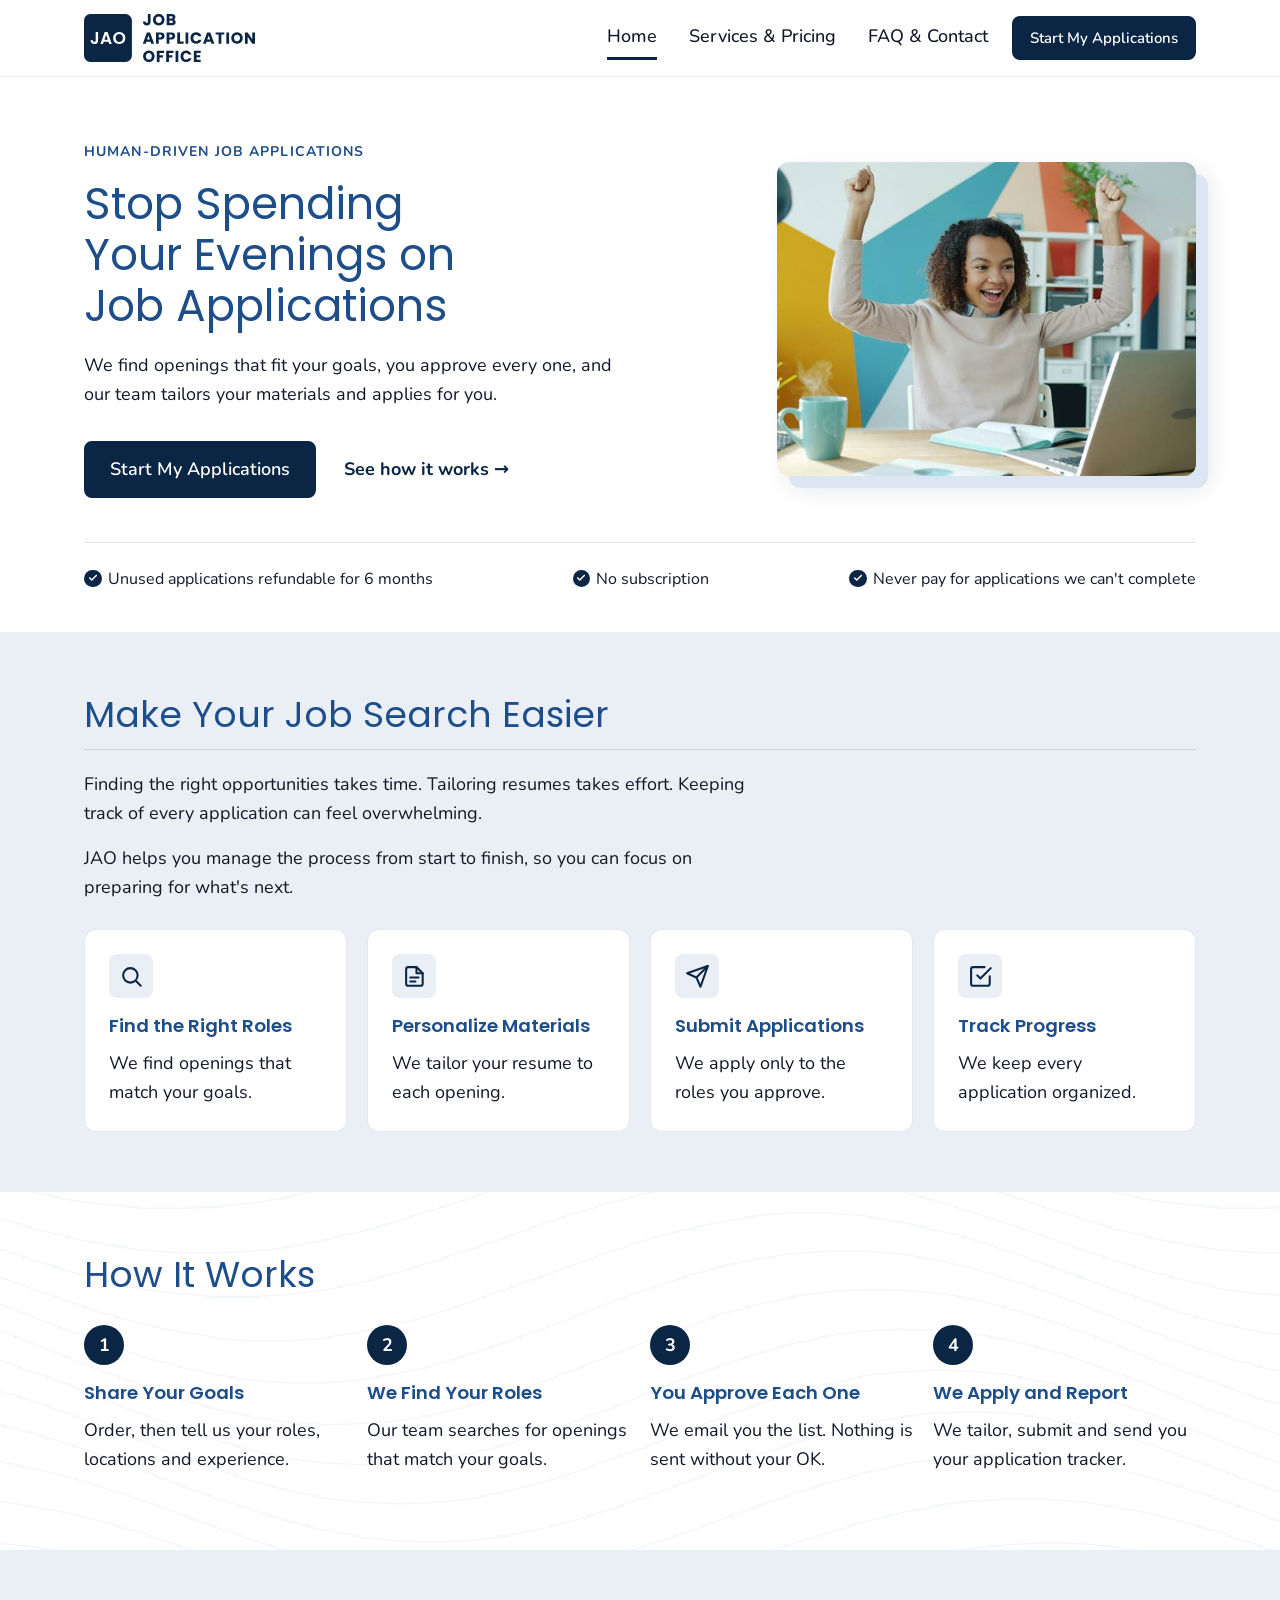
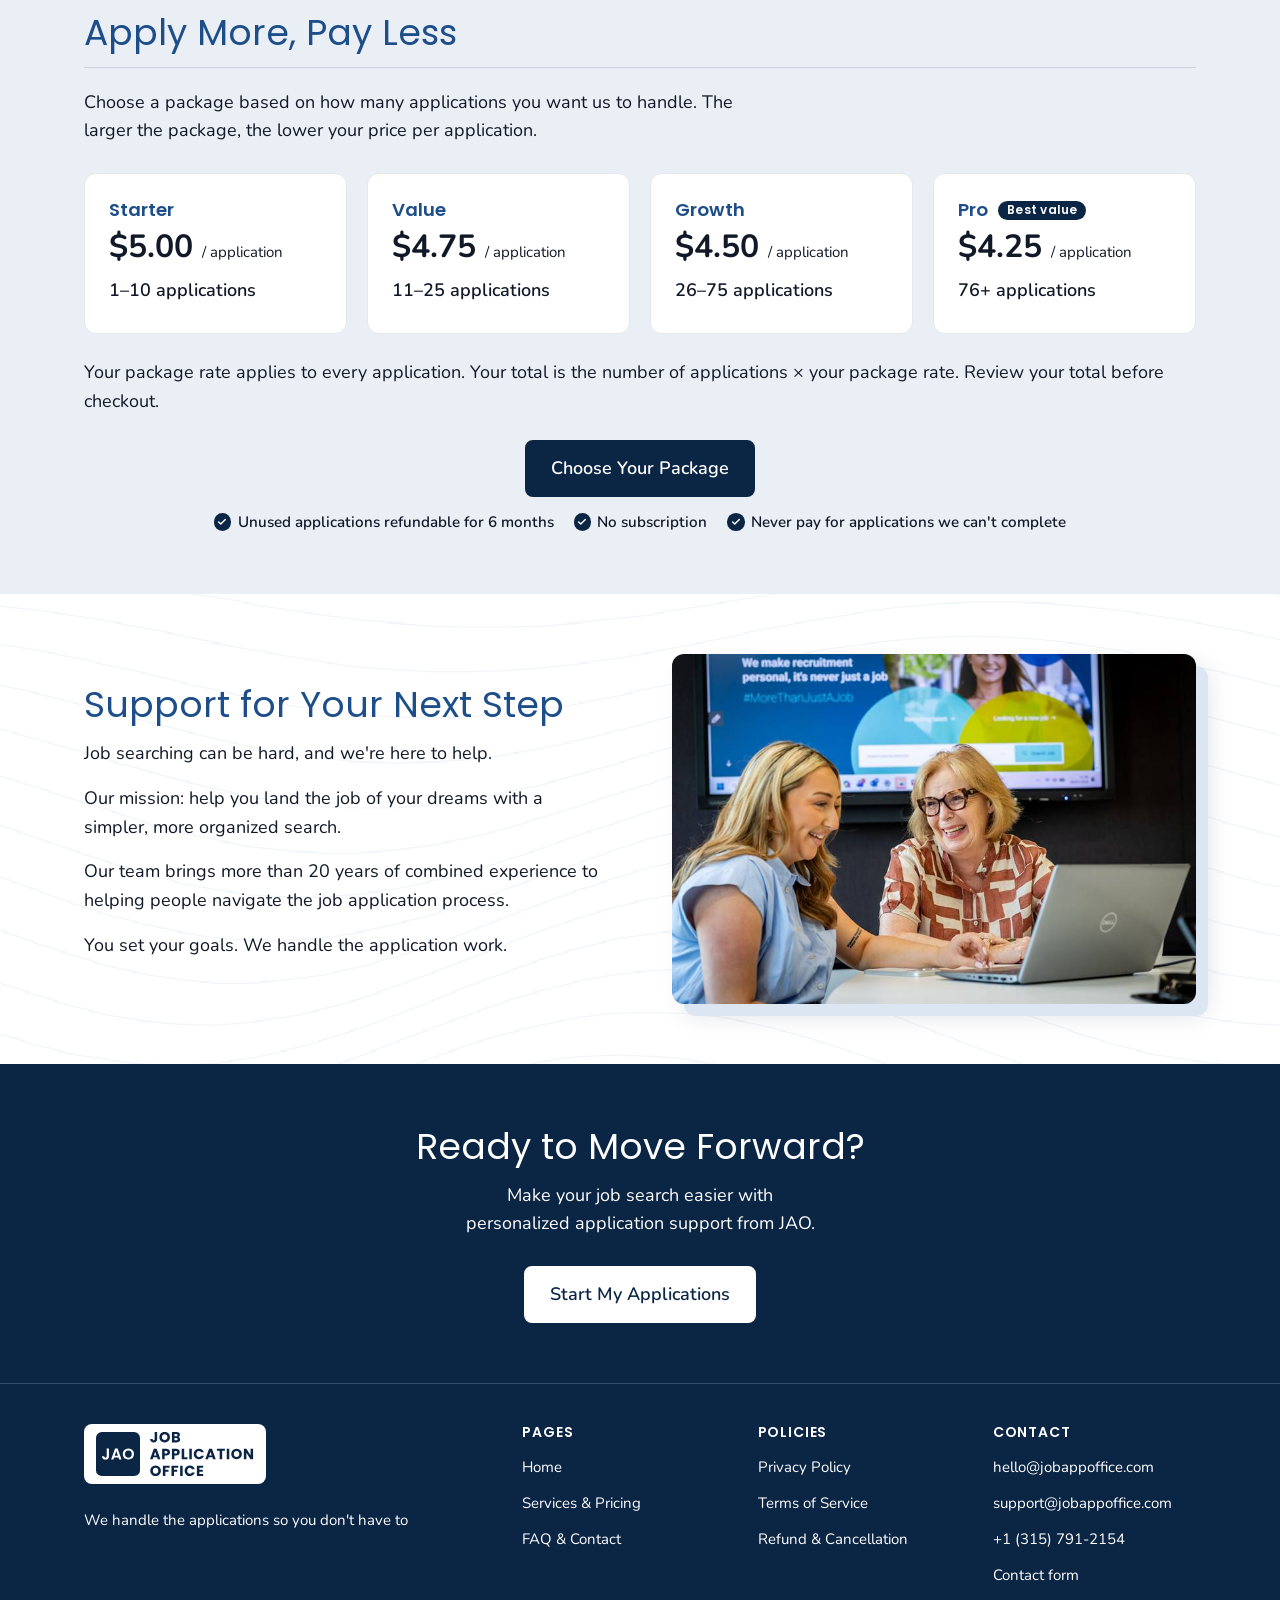
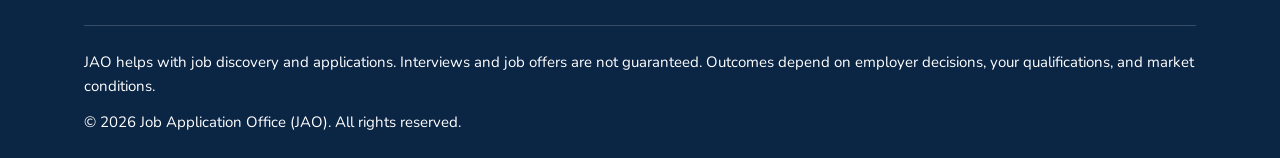
==== index.html @ 3676e2a8 "Onboarding: job-search Gmail with forwarding to intake address; common application questions (answer" ====
<!DOCTYPE html>
<html lang="en">
<head>
  <meta charset="utf-8">
  <meta name="viewport" content="width=device-width, initial-scale=1">
  <title>Job Application Office (JAO) | Application Services Made Easy</title>
  <meta name="description" content="Make your job search easier with Job Application Office (JAO). We find suitable roles, tailor your resume, submit applications and track your progress.">
  <!-- ===== SEARCH & SOCIAL SHARING ===== -->
  <link rel="canonical" href="https://jobappoffice.com/">
  <meta property="og:type" content="website">
  <meta property="og:site_name" content="Job Application Office (JAO)">
  <meta property="og:title" content="Job Application Office (JAO) | Application Services Made Easy">
  <meta property="og:description" content="Make your job search easier with Job Application Office (JAO). We find suitable roles, tailor your resume, submit applications and track your progress.">
  <meta property="og:url" content="https://jobappoffice.com/">
  <meta property="og:image" content="https://jobappoffice.com/assets/img/social-share.jpg">
  <meta property="og:image:width" content="1200">
  <meta property="og:image:height" content="630">
  <meta property="og:image:alt" content="A smiling young woman celebrates at her desk in front of a laptop.">
  <meta name="twitter:card" content="summary_large_image">
  <link rel="icon" href="assets/img/favicon.svg?v=2" type="image/svg+xml">
  <link rel="preload" href="assets/fonts/nunito.woff2" as="font" type="font/woff2" crossorigin>
  <link rel="preload" href="assets/fonts/poppins-400.woff2" as="font" type="font/woff2" crossorigin>
  <link rel="stylesheet" href="css/styles.css?v=17">

  <!-- ===== BUSINESS DETAILS FOR SEARCH ENGINES (structured data) =====
       JAO is listed as an online business, so there is no address, phone or hours.
       When you have them, they can be added here — see EDITING-GUIDE.md. -->
  <script type="application/ld+json">
  {
    "@context": "https://schema.org",
    "@type": "Organization",
    "name": "Job Application Office",
    "alternateName": "JAO",
    "slogan": "We handle the applications so you don't have to.",
    "description": "Job Application Office (JAO) is a job application service that finds suitable job openings, personalizes resumes and application materials, submits applications, and tracks progress for job seekers.",
    "url": "https://jobappoffice.com/",
    "telephone": "+1-315-791-2154",
    "logo": "https://jobappoffice.com/assets/img/jao-logo.svg?v=2",
    "image": "https://jobappoffice.com/assets/img/social-share.jpg",
    "areaServed": { "@type": "Country", "name": "United States" }
  }
  </script>
</head>
<body>

  <a class="skip-link" href="#main">Skip to content</a>

  <!-- ===== HEADER START (copy changes to every page) ===== -->
  <header class="site-header">
    <div class="container header-inner">
      <a class="logo" href="index.html">
        <img src="assets/img/jao-logo.svg?v=2" alt="Job Application Office (JAO) home" width="323" height="90">
      </a>
      <nav class="main-nav" aria-label="Main">
        <ul>
          <li><a href="index.html" aria-current="page">Home</a></li>
          <li><a href="services-pricing.html">Services &amp; Pricing</a></li>
          <li><a href="faq-contact.html">FAQ &amp; Contact</a></li>
        </ul>
      </nav>
      <a class="btn header-cta" href="services-pricing.html#calculator">Start My Applications</a>
    </div>
  </header>
  <!-- ===== HEADER END ===== -->

  <main id="main" class="page-waves">

    <!-- ===== HERO ===== -->
    <section class="hero hero--home">
      <div class="container">
        <div class="hero-grid">
          <div class="hero-copy">
            <p class="eyebrow">Human-driven job applications</p>
            <h1>Stop Spending Your Evenings on Job Applications</h1>
            <p class="hero-lead">We find openings that fit your goals, you approve every one, and our team tailors your materials and applies for you.</p>
            <div class="hero-actions">
              <a class="btn" href="services-pricing.html#calculator">Start My Applications</a>
              <a class="text-link" href="#how-title">See how it works</a>
            </div>
          </div>
          <img class="hero-img"
               src="assets/img/celebration-800.jpg"
               srcset="assets/img/celebration-800.jpg 800w, assets/img/celebration-1200.jpg 1200w"
               sizes="(min-width: 64em) 28rem, calc(100vw - 2.5rem)"
               width="800" height="450"
               fetchpriority="high"
               alt="A smiling young woman raises both arms in celebration at her desk in front of a laptop.">
        </div>
        <ul class="guarantee hero-trust"><li>Unused applications refundable for 6 months</li><li>No subscription</li><li>Never pay for applications we can&#39;t complete</li></ul>
      </div>
    </section>

    <!-- ===== MAKE YOUR JOB SEARCH EASIER ===== -->
    <section class="section section--gray" aria-labelledby="easier-title">
      <div class="container">
        <div class="section-intro">
          <h2 id="easier-title">Make Your Job Search Easier</h2>
          <p>Finding the right opportunities takes time. Tailoring resumes takes effort. Keeping track of every application can feel overwhelming.</p>
          <p>JAO helps you manage the process from start to finish, so you can focus on preparing for what's next.</p>
        </div>
        <ul class="grid grid--4">
          <li class="card">
            <div class="card-icon" aria-hidden="true">
              <svg viewBox="0 0 24 24" fill="none" stroke="currentColor" stroke-width="2" stroke-linecap="round" stroke-linejoin="round"><circle cx="11" cy="11" r="7"/><path d="m21 21-4.3-4.3"/></svg>
            </div>
            <h3>Find the Right Roles</h3>
            <p>We find openings that match your goals.</p>
          </li>
          <li class="card">
            <div class="card-icon" aria-hidden="true">
              <svg viewBox="0 0 24 24" fill="none" stroke="currentColor" stroke-width="2" stroke-linecap="round" stroke-linejoin="round"><path d="M14 3H6a2 2 0 0 0-2 2v14a2 2 0 0 0 2 2h12a2 2 0 0 0 2-2V9z"/><path d="M14 3v6h6"/><path d="M8 13h8M8 17h5"/></svg>
            </div>
            <h3>Personalize Materials</h3>
            <p>We tailor your resume to each opening.</p>
          </li>
          <li class="card">
            <div class="card-icon" aria-hidden="true">
              <svg viewBox="0 0 24 24" fill="none" stroke="currentColor" stroke-width="2" stroke-linecap="round" stroke-linejoin="round"><path d="M22 2 11 13"/><path d="M22 2 15 22l-4-9-9-4z"/></svg>
            </div>
            <h3>Submit Applications</h3>
            <p>We apply only to the roles you approve.</p>
          </li>
          <li class="card">
            <div class="card-icon" aria-hidden="true">
              <svg viewBox="0 0 24 24" fill="none" stroke="currentColor" stroke-width="2" stroke-linecap="round" stroke-linejoin="round"><path d="M9 11l3 3L22 4"/><path d="M21 12v7a2 2 0 0 1-2 2H5a2 2 0 0 1-2-2V5a2 2 0 0 1 2-2h11"/></svg>
            </div>
            <h3>Track Progress</h3>
            <p>We keep every application organized.</p>
          </li>
        </ul>
      </div>
    </section>

    <!-- ===== HOW IT WORKS ===== -->
    <section class="section" aria-labelledby="how-title">
      <div class="container">
        <div class="section-intro">
          <h2 id="how-title" class="no-line">How It Works</h2>
        </div>
        <ol class="grid grid--4 steps">
          <li class="step">
            <h3>Share Your Goals</h3>
            <p>Order, then tell us your roles, locations and experience.</p>
          </li>
          <li class="step">
            <h3>We Find Your Roles</h3>
            <p>Our team searches for openings that match your goals.</p>
          </li>
          <li class="step">
            <h3>You Approve Each One</h3>
            <p>We email you the list. Nothing is sent without your OK.</p>
          </li>
          <li class="step">
            <h3>We Apply and Report</h3>
            <p>We tailor, submit and send you your application tracker.</p>
          </li>
        </ol>
      </div>
    </section>

    <!-- ===== PRICING PREVIEW =====
         Prices also appear in services-pricing.html, faq-contact.html and js/pricing.js.
         See EDITING-GUIDE.md before changing them. -->
    <section class="section section--gray" aria-labelledby="pricing-title">
      <div class="container">
        <div class="section-intro">
          <h2 id="pricing-title">Apply More, Pay Less</h2>
          <p>Choose a package based on how many applications you want us to handle. The larger the package, the lower your price per application.</p>
        </div>
        <ul class="grid grid--4">
          <li class="price-card">
            <h3>Starter</h3>
            <p class="price">$5.00 <span class="price-unit">/ application</span></p>
            <p class="price-range">1–10 applications</p>
          </li>
          <li class="price-card">
            <h3>Value</h3>
            <p class="price">$4.75 <span class="price-unit">/ application</span></p>
            <p class="price-range">11–25 applications</p>
          </li>
          <li class="price-card">
            <h3>Growth</h3>
            <p class="price">$4.50 <span class="price-unit">/ application</span></p>
            <p class="price-range">26–75 applications</p>
          </li>
          <li class="price-card">
            <h3>Pro <span class="badge">Best value</span></h3>
            <p class="price">$4.25 <span class="price-unit">/ application</span></p>
            <p class="price-range">76+ applications</p>
          </li>
        </ul>
        <p class="space-above">Your package rate applies to every application. Your total is the number of applications × your package rate. Review your total before checkout.</p>
        <div class="cta-center">
          <a class="btn" href="services-pricing.html#packages">Choose Your Package</a>
          <ul class="guarantee"><li>Unused applications refundable for 6 months</li><li>No subscription</li><li>Never pay for applications we can&#39;t complete</li></ul>
        </div>
      </div>
    </section>

    <!-- ===== SUPPORT FOR YOUR NEXT STEP (about) ===== -->
    <section class="section" aria-labelledby="about-title">
      <div class="container split">
        <div>
          <h2 id="about-title" class="no-line">Support for Your Next Step</h2>
          <p>Job searching can be hard, and we're here to help.</p>
          <p>Our mission: help you land the job of your dreams with a simpler, more organized search.</p>
          <!-- Experience claim verified by JAO on 2026-10-09 -->
          <p>Our team brings more than 20 years of combined experience to helping people navigate the job application process.</p>
          <p>You set your goals. We handle the application work.</p>
        </div>
        <img src="assets/img/consult-800.jpg"
             srcset="assets/img/consult-800.jpg 800w, assets/img/consult-1200.jpg 1200w"
             sizes="(min-width: 64em) 33rem, calc(100vw - 2.5rem)"
             width="800" height="533"
             loading="lazy" decoding="async"
             alt="Two smiling women work together at a laptop in a meeting room.">
      </div>
    </section>

    <!-- ===== FINAL CALL TO ACTION ===== -->
    <section class="section cta-band" aria-labelledby="ready-title">
      <div class="container">
        <h2 id="ready-title">Ready to Move Forward?</h2>
        <p>Make your job search easier with personalized application support from JAO.</p>
        <a class="btn" href="services-pricing.html#calculator">Start My Applications</a>
      </div>
    </section>

  </main>

  <!-- ===== FOOTER START (copy changes to every page) ===== -->
  <footer class="site-footer">
    <div class="container">
      <div class="footer-grid">
        <div>
          <a class="footer-logo" href="index.html">
            <img src="assets/img/jao-logo.svg?v=2" alt="Job Application Office (JAO) home" width="323" height="90" loading="lazy">
          </a>
          <p class="space-above">We handle the applications so you don't have to</p>
        </div>
        <div>
          <h2>Pages</h2>
          <ul>
            <li><a href="index.html">Home</a></li>
            <li><a href="services-pricing.html">Services &amp; Pricing</a></li>
            <li><a href="faq-contact.html">FAQ &amp; Contact</a></li>
          </ul>
        </div>
        <div>
          <h2>Policies</h2>
          <ul>
            <li><a href="privacy.html">Privacy Policy</a></li>
            <li><a href="terms.html">Terms of Service</a></li>
            <li><a href="refunds.html">Refund &amp; Cancellation</a></li>
          </ul>
        </div>
        <div>
          <h2>Contact</h2>
          <ul>
            <li><a href="mailto:hello@jobappoffice.com">hello@jobappoffice.com</a></li>
            <li><a href="mailto:support@jobappoffice.com">support@jobappoffice.com</a></li>
            <li><a href="tel:+13157912154">+1 (315) 791-2154</a></li>
            <li><a href="faq-contact.html#contact">Contact form</a></li>
          </ul>
        </div>
      </div>
      <div class="footer-bottom">
        <p>JAO helps with job discovery and applications. Interviews and job offers are not guaranteed. Outcomes depend on employer decisions, your qualifications, and market conditions.</p>
        <p>&copy; 2026 Job Application Office (JAO). All rights reserved.</p>
      </div>
    </div>
  </footer>
  <!-- ===== FOOTER END ===== -->

</body>
</html>
---- css/styles.css ----
/* =========================================================
   JAO — main stylesheet
   ---------------------------------------------------------
   HOW TO EDIT
   - Colors, fonts and spacing live in the ":root" block
     right below. Change a value there and it updates
     everywhere on the site.
   - Styles are written for phones first. The "@media"
     blocks near each section add changes for wider screens.
   ========================================================= */


/* ===== 1. SETTINGS (colors, fonts, spacing) ===== */
:root {
  /* Brand colors (taken from the logo) */
  --charcoal: #111827;   /* headings, body text, footer */
  --navy: #0B2545;       /* JAO logo color: buttons, links, accents, dark sections */
  --navy-hover: #1D4E89; /* button and link hover */
  --heading: #1D4E89;    /* headings (brand blue, like CDC.gov's blue headings) */
  --error: #C8102E;      /* error messages only */
  --white: #FFFFFF;
  --gray-bg: #EAEFF5;    /* alternating section background */
  --border: #E5E7EB;     /* card outlines, dividers */

  /* Fonts (same pairing as CDC.gov: Poppins headings, Nunito text) */
  --font: "Nunito", system-ui, -apple-system, "Segoe UI", Roboto, sans-serif;
  --font-heading: "Poppins", "Nunito", system-ui, -apple-system, "Segoe UI", sans-serif;

  /* Spacing and shapes */
  --max-width: 72rem;    /* widest the content gets */
  --gutter: 1.25rem;     /* space at the left/right edges */
  --section-space: clamp(2.25rem, 5vw, 3.75rem);
  --radius: 0.75rem;
  /* Photos: pale-blue block peeking out bottom-right, plus a faint shadow (CDC style) */
  --photo-shadow: 0.75rem 0.75rem 0 #DCE6F2, 0.75rem 0.75rem 1.5rem rgba(11, 37, 69, 0.12);
}


/* ===== 2. FONT FILES (free Google Fonts, stored in the project) ===== */
/* Nunito: all body text. One file covers weights 400 to 700. */
@font-face {
  font-family: "Nunito";
  font-style: normal;
  font-weight: 400 700;
  font-display: swap;
  src: url("../assets/fonts/nunito.woff2") format("woff2");
}

/* Poppins: headings. Regular for page and section titles, semibold for smaller headings. */
@font-face {
  font-family: "Poppins";
  font-style: normal;
  font-weight: 400;
  font-display: swap;
  src: url("../assets/fonts/poppins-400.woff2") format("woff2");
}

@font-face {
  font-family: "Poppins";
  font-style: normal;
  font-weight: 600;
  font-display: swap;
  src: url("../assets/fonts/poppins-600.woff2") format("woff2");
}


/* ===== 3. BASICS ===== */
*,
*::before,
*::after {
  box-sizing: border-box;
}

html {
  scroll-behavior: smooth;
}

body {
  margin: 0;
  font-family: var(--font);
  font-size: 1.125rem;   /* 18px, same as CDC.gov */
  line-height: 1.6;
  color: var(--charcoal);
  background: var(--white);
  -webkit-text-size-adjust: 100%;
}

img,
svg {
  max-width: 100%;
  height: auto;
  display: block;
}

h1, h2, h3 {
  font-family: var(--font-heading);
  color: var(--heading);
  line-height: 1.25;
  margin: 0 0 0.75rem;
  font-weight: 400;     /* page and section titles: regular, like CDC.gov */
  text-wrap: balance;   /* spreads words evenly across lines (no lone last word) */
}

/* Smaller headings (tile titles, footer, policy sections) are semibold so they're easy to scan */
h3,
.site-footer h2,
.glance-title,
.toc h2,
.policy h2 {
  font-weight: 600;
}

h1 { font-size: clamp(2.1rem, 6vw, 2.9rem); }
h2 { font-size: clamp(1.6rem, 4vw, 2.25rem); }
h3 { font-size: 1.15rem; }

p {
  margin: 0 0 1rem;
}

a {
  color: var(--navy);
  text-underline-offset: 0.3em;   /* underline sits below the letters (CDC style) */
  text-decoration-thickness: 1px;
}

a:hover {
  color: var(--navy-hover);
}

/* Keyboard focus outline — always visible */
:focus-visible {
  outline: 3px solid var(--navy);
  outline-offset: 3px;
  border-radius: 4px;
}

/* Turn off smooth scrolling and transitions for people who prefer less motion */
@media (prefers-reduced-motion: reduce) {
  html { scroll-behavior: auto; }
  *, *::before, *::after { transition: none !important; }
}


/* ===== 4. LAYOUT HELPERS ===== */
.container {
  width: 100%;
  max-width: var(--max-width);
  margin-inline: auto;
  padding-inline: var(--gutter);
}

.section {
  padding-block: var(--section-space);
}

.section--gray {
  background: var(--gray-bg);
}

/* Faint wavy lines running behind the whole page (home page only:
   <main class="page-waves">). Grey and navy sections cover them, so the
   white sections show different stretches of one continuous flow.
   The hero gets a plain white background so it stays clean.
   The waves drift slowly to the left (one full loop every 45 seconds). */
.page-waves {
  position: relative;
  isolation: isolate;
  overflow: hidden;
}

.page-waves::before {
  content: "";
  position: absolute;
  top: 0;
  bottom: 0;
  left: 0;
  width: calc(100% + 2160px);   /* extra width = one tile, so the loop is seamless */
  z-index: -1;
  background: url("../assets/img/waves.svg") 0 0 / 2160px 2400px repeat;
  animation: waves-drift 45s linear infinite;
  pointer-events: none;
}

@keyframes waves-drift {
  to { transform: translateX(-2160px); }
}

/* No moving waves for people who prefer less motion */
@media (prefers-reduced-motion: reduce) {
  .page-waves::before { animation: none; }
}

.page-waves .hero {
  background: var(--white);
}

.section-intro {
  margin-bottom: 1.75rem;
}

/* Intro text stays a comfortable width; the heading line spans the full width */
.section-intro p {
  max-width: 42rem;
}

/* Thin line under each section heading (like CDC.gov).
   Not used on the navy call-to-action band or the numbered policy sections. */
.section:not(.cta-band) h2 {
  padding-bottom: 0.75rem;
  margin-bottom: 1.25rem;
  border-bottom: 1px solid #CBD5E1;
}

/* Add class="no-line" to a section heading to leave out the line */
.section:not(.cta-band) h2.no-line,
.section:not(.cta-band) .policy h2 {
  padding-bottom: 0;
  margin-bottom: 0.75rem;
  border-bottom: 0;
}

.center {
  text-align: center;
  margin-inline: auto;
}

/* Text only screen readers can hear */
.visually-hidden {
  position: absolute;
  width: 1px;
  height: 1px;
  overflow: hidden;
  clip: rect(0 0 0 0);
  white-space: nowrap;
}

/* "Skip to content" link — appears when you press Tab */
.skip-link {
  position: absolute;
  left: 1rem;
  top: -4rem;
  z-index: 100;
  padding: 0.75rem 1rem;
  background: var(--charcoal);
  color: var(--white);
  border-radius: var(--radius);
}

.skip-link:focus {
  top: 1rem;
  color: var(--white);
}


/* ===== 5. BUTTONS ===== */
.btn {
  display: inline-flex;
  align-items: center;
  justify-content: center;
  gap: 0.5rem;
  min-height: 2.875rem;           /* easy to tap */
  padding: 0.75rem 1.5rem;
  border: 2px solid var(--navy);
  border-radius: 0.5rem;
  background: var(--navy);
  color: var(--white);
  font: inherit;
  font-weight: 600;
  text-decoration: none;
  cursor: pointer;
  transition: background-color 0.15s, border-color 0.15s;
}

.btn:hover {
  background: var(--navy-hover);
  border-color: var(--navy-hover);
  color: var(--white);
}

/* White button with a navy outline */
.btn--outline {
  background: var(--white);
  border-color: var(--navy);
  color: var(--navy);
}

.btn--outline:hover {
  background: var(--navy);
  border-color: var(--navy);
  color: var(--white);
}

.btn--full {
  width: 100%;
}

/* ===== 6. HEADER ===== */
.site-header {
  border-bottom: 1px solid var(--border);
  background: var(--white);
}

.header-inner {
  display: flex;
  flex-wrap: wrap;
  align-items: center;
  justify-content: space-between;
  gap: 0.5rem 1.5rem;
  padding-block: 0.875rem;
}

.logo img {
  width: auto;
  height: 3rem;   /* sized by height so the navy square stays the same size */
}

.header-cta {
  padding: 0.5rem 1rem;
  min-height: 2.75rem;
  font-size: 0.9375rem;
}

/* The page links wrap onto their own row on phones */
.main-nav {
  order: 3;
  width: 100%;
}

.main-nav ul {
  display: flex;
  flex-wrap: wrap;
  gap: 0.25rem 1.25rem;
  margin: 0;
  padding: 0;
  list-style: none;
}

.main-nav a {
  display: inline-flex;
  align-items: center;
  min-height: 2.75rem;
  color: var(--charcoal);
  font-weight: 500;
  text-decoration: none;
  border-bottom: 3px solid transparent;
}

.main-nav a:hover {
  border-bottom-color: var(--border);
}

/* Highlights the page you are on */
.main-nav a[aria-current="page"] {
  border-bottom-color: var(--navy);
}

/* Phones: keep the header to two short rows (logo + button, then the 3 links) */
@media (max-width: 39.99em) {
  .header-inner {
    gap: 0.25rem 0.75rem;
    padding-block: 0.625rem 0.25rem;
  }
  .logo img {
    height: 2.5rem;
  }
  .header-cta {
    padding: 0.5rem 0.85rem;
    font-size: 0.875rem;
  }
  .main-nav ul {
    justify-content: space-between;
    gap: 0 0.75rem;
  }
  .main-nav a {
    font-size: 0.9375rem;
  }
}

/* Small phones (below about 370px): a slightly smaller logo keeps it on one row with the button */
@media (max-width: 22.99em) {
  .logo img {
    height: 2.15rem;
  }
}

/* The narrowest phones (about 350px and below) */
@media (max-width: 22em) {
  .main-nav ul {
    gap: 0 0.5rem;
  }
  .main-nav a {
    font-size: 0.875rem;
  }
}

@media (min-width: 52em) {
  .main-nav {
    order: 0;
    width: auto;
    margin-left: auto;
  }
  .main-nav ul {
    gap: 2rem;
  }
}


/* ===== 7. HERO (top section of each page) ===== */
.hero {
  padding-block: clamp(2rem, 5vw, 3.5rem);
}

.hero-grid {
  display: grid;
  gap: 2.5rem;
  align-items: center;
}

.hero-tagline {
  margin-top: 1rem;
}

.hero-img {
  width: 100%;
  border-radius: var(--radius);
  box-shadow: var(--photo-shadow);
}

@media (min-width: 64em) {
  .hero-grid {
    grid-template-columns: 1.2fr 1fr;
    gap: 3.5rem;
  }
}

/* ----- Home page hero -----
   Label → headline → one sentence → buttons, with the photo beside them
   and the guarantee strip running underneath both. */
.hero--home {
  padding-block: clamp(2rem, 5vw, 4rem) clamp(1.5rem, 4vw, 2.5rem);
}

.hero--home .hero-copy > * {
  margin: 0;
}

/* Small label above the headline */
.hero--home .eyebrow {
  margin-bottom: 1rem;
  color: var(--heading);
  font-size: 0.875rem;
  font-weight: 700;
  letter-spacing: 0.08em;
  text-transform: uppercase;
}

.hero--home h1 {
  font-size: clamp(2.1rem, 5vw, 2.75rem);
  line-height: 1.15;
}

.hero--home .hero-lead {
  max-width: 34rem;
  margin-top: 1.25rem;
}

.hero--home .hero-actions {
  display: flex;
  flex-wrap: wrap;
  align-items: center;
  gap: 1rem 1.75rem;
  margin-top: 2rem;
}

/* "See how it works →" */
.text-link {
  font-weight: 700;
  text-decoration: none;
  white-space: nowrap;
}

.text-link::after {
  content: " \2192";
}

.text-link:hover {
  text-decoration: underline;
}

/* A taller crop so the photo balances the text beside it */
.hero--home .hero-img {
  aspect-ratio: 4 / 3;
  object-fit: cover;
  object-position: 60% center;
}

@media (min-width: 64em) {
  .hero--home .hero-grid {
    grid-template-columns: 3fr 2fr;
    gap: 4rem;
  }
}


/* ===== 8. CARDS AND GRIDS ===== */
.grid {
  display: grid;
  gap: 1.25rem;
  margin: 0;
  padding: 0;
  list-style: none;
}

@media (min-width: 40em) {
  .grid--2,
  .grid--4 { grid-template-columns: repeat(2, 1fr); }
}

/* Four across only when there's room (about 1120px+); 2 × 2 on small laptops and tablets */
@media (min-width: 70em) {
  .grid--4 { grid-template-columns: repeat(4, 1fr); }
}

.card {
  padding: 1.5rem;
  background: var(--white);
  border: 1px solid var(--border);
  border-radius: var(--radius);
}

.card p:last-child {
  margin-bottom: 0;
}

.card p {
  color: var(--charcoal);
}

/* Small line icon at the top of a card */
.card-icon {
  width: 2.75rem;
  height: 2.75rem;
  margin-bottom: 1rem;
  padding: 0.6rem;
  border-radius: 0.5rem;
  background: var(--gray-bg);
  color: var(--navy);
}

.card-icon svg {
  width: 100%;
  height: 100%;
}


/* ===== 9. NUMBERED STEPS ===== */
.steps {
  counter-reset: step;
}

.step {
  counter-increment: step;
}

/* A second topic inside the same section, set apart with space and a thin line */
.subsection {
  margin-top: 2.25rem;
  padding-top: 2rem;
  border-top: 1px solid #CBD5E1;   /* a shade darker than --border so it shows on soft gray */
}

/* Even out line endings so no word sits alone on the last line */
.step p {
  text-wrap: pretty;
}

.step::before {
  content: counter(step);
  display: grid;
  place-items: center;
  width: 2.5rem;
  height: 2.5rem;
  margin-bottom: 1rem;
  border-radius: 50%;
  background: var(--navy);
  color: var(--white);
  font-weight: 700;
}


/* ===== 10. TWO-COLUMN TEXT + IMAGE ===== */
.split {
  display: grid;
  gap: 2.5rem;
  align-items: center;
}

.split--top {
  align-items: start;
}

.split img {
  width: 100%;
  border-radius: var(--radius);
  box-shadow: var(--photo-shadow);
}

@media (min-width: 64em) {
  .split { grid-template-columns: 1fr 1fr; gap: 4rem; }
}


/* ===== 11. PRICING ===== */
.price-card {
  display: flex;
  flex-direction: column;
  padding: 1.5rem;
  background: var(--white);
  border: 1px solid var(--border);
  border-radius: var(--radius);
}

.price-card h3 {
  margin-bottom: 0.25rem;
}

.badge {
  display: inline-block;
  margin-left: 0.4rem;
  padding: 0.15rem 0.55rem;
  border-radius: 999px;
  background: var(--navy);
  color: var(--white);
  font-size: 0.75rem;
  font-weight: 600;
  letter-spacing: 0.02em;
  line-height: 1.2;
  vertical-align: 0.15em;
}

.price {
  margin: 0.25rem 0 0.75rem;
  font-size: 2rem;
  font-weight: 700;
  line-height: 1.1;
}

/* "/ application" sits on the same line as the price */
.price-unit {
  font-size: 0.9375rem;
  font-weight: 400;
  color: var(--charcoal);
}

.price-range {
  margin-bottom: 0.25rem;
  font-weight: 600;
  text-wrap: balance;   /* "For orders of / 1–10 applications" instead of a lone word */
}

.price-card .btn {
  margin-top: auto;
}

/* Tiles get a navy outline when hovered (box-shadow, so nothing shifts) */
.card,
.price-card {
  transition: border-color 0.15s ease, box-shadow 0.15s ease;
}

.card:hover,
.price-card:hover {
  border-color: var(--navy);
  box-shadow: 0 0 0 1px var(--navy);
}

/* Package cards on the pricing page: each row (name, price, range,
   description, button) lines up across all four cards, even when
   one card's text wraps onto more lines than the others. */
@supports (grid-template-rows: subgrid) {
  .price-grid .price-card {
    display: grid;
    grid-row: span 5;
    grid-template-rows: subgrid;
    row-gap: 0;
  }
  .price-grid .price-card .btn {
    margin-top: 0;
    align-self: end;
  }
}

/* The price calculator box */
.calculator {
  max-width: 40rem;
  margin: 3rem auto 0;
  padding: clamp(1.25rem, 4vw, 2rem);
  background: var(--white);
  border: 2px solid var(--navy);
  border-radius: var(--radius);
}

.calculator h3 {
  font-size: 1.35rem;
}

/* "How is my total calculated? (i)" — bottom right of the calculator.
   The pop-up opens upward from it. */
.info {
  position: relative;
  display: flex;
  justify-content: flex-end;
  margin-top: 0.5rem;
}

.info-btn {
  display: inline-flex;
  align-items: center;
  gap: 0.5rem;
  min-height: 2.75rem;          /* big enough to tap */
  padding: 0;
  border: 0;
  background: none;
  color: var(--charcoal);
  font: inherit;
  font-size: 0.875rem;
  cursor: pointer;
}

.info-btn:hover,
.info.is-open .info-btn {
  color: var(--charcoal);
}

.info-label {
  text-decoration: underline;
  text-decoration-style: dotted;
  text-underline-offset: 0.2em;
}

/* The round (i) */
.info-btn span[aria-hidden] {
  display: grid;
  place-items: center;
  flex-shrink: 0;
  width: 1.5rem;
  height: 1.5rem;
  border: 2px solid currentColor;
  border-radius: 50%;
  font: 700 0.875rem/1 var(--font);
}

.info-btn:hover span[aria-hidden],
.info.is-open .info-btn span[aria-hidden] {
  background: var(--navy);
  border-color: var(--navy);
  color: var(--white);
}

.info-pop {
  display: none;
  position: absolute;
  bottom: 100%;
  right: 0;
  z-index: 10;
  width: min(26rem, 100%);
  padding: 1rem 1.25rem;
  background: var(--white);
  border: 1px solid var(--border);
  border-radius: var(--radius);
  box-shadow: 0 10px 30px rgba(17, 24, 39, 0.15);
  text-align: left;
}

.info-pop p:last-child {
  margin-bottom: 0;
}

/* Show the pop-up on mouse hover, or after a tap/click/keyboard press */
.info-btn:hover + .info-pop,
.info-pop:hover,
.info.is-open .info-pop {
  display: block;
}

/* After Esc, keep it closed until the mouse moves away */
.info.is-dismissed .info-pop {
  display: none;
}

.calc-results {
  display: grid;
  gap: 0.5rem;
  margin: 1.5rem 0;
  padding: 1.25rem 0;
  border-block: 1px solid var(--border);
}

/* Each row: label on the left, amount on the right */
.calc-results div {
  display: flex;
  justify-content: space-between;
  gap: 1rem;
}

.calc-total {
  margin-top: 0.5rem;
  padding-top: 0.75rem;
  border-top: 1px solid var(--border);
}

.calc-results dt {
  color: var(--charcoal);
}

.calc-results dd {
  margin: 0;
  font-weight: 600;
  text-align: right;
}

.calc-total dt,
.calc-total dd {
  font-size: 1.35rem;
  font-weight: 700;
  color: var(--charcoal);
}

.calc-message {
  margin: 0.5rem 0 0;
  color: var(--error);
  font-weight: 600;
}

.calc-note {
  margin: 1rem 0 0;
}

/* Refund guarantee next to buy buttons: a navy check before each promise.
   Keep the wording in line with refunds.html. */
.guarantee {
  display: flex;
  flex-wrap: wrap;
  gap: 0.35rem 1.25rem;
  margin: 0.85rem 0 0;
  padding: 0;
  list-style: none;
  font-size: 0.95rem;
  font-weight: 600;
}

.guarantee li {
  display: flex;
  align-items: flex-start;
  gap: 0.4rem;
}

.guarantee li::before {
  content: "";
  flex-shrink: 0;
  margin-top: 0.2rem;   /* lines the check up with the first line of text */
  width: 1.1rem;
  height: 1.1rem;
  border-radius: 50%;
  background: var(--navy) url("data:image/svg+xml,%3Csvg xmlns='http://www.w3.org/2000/svg' viewBox='0 0 24 24' fill='none' stroke='white' stroke-width='3.5' stroke-linecap='round' stroke-linejoin='round'%3E%3Cpath d='M20 6 9 17l-5-5'/%3E%3C/svg%3E") center / 0.65rem no-repeat;
}

/* A button and its guarantee line, centered (home page pricing section) */
.cta-center {
  margin-top: 1.5rem;
  text-align: center;
}

.cta-center .guarantee {
  justify-content: center;
}

/* Phones and tablets: a tidy list, centered as a group under the button */
@media (max-width: 47.99em) {
  .cta-center .guarantee {
    display: inline-flex;
    flex-direction: column;
    align-items: flex-start;
    text-align: left;
  }
}

/* In the calculator: one promise per line */
.calculator .guarantee {
  flex-direction: column;
  align-items: flex-start;
}

/* Home hero: a strip across the full width, under the text and photo */
.hero-trust {
  margin-top: clamp(2rem, 4vw, 2.75rem);
  padding-top: 1.5rem;
  border-top: 1px solid var(--border);
  gap: 0.75rem 2.5rem;
  font-size: 1rem;
  font-weight: 400;
}

@media (min-width: 64em) {
  .hero-trust { justify-content: space-between; }
}

.example-list {
  padding-left: 1.25rem;
}


/* ===== 12. FORMS ===== */
.field {
  margin-bottom: 1.25rem;
}

label {
  display: block;
  margin-bottom: 0.35rem;
  font-weight: 600;
}

.hint {
  display: block;
  margin-bottom: 0.35rem;
  font-size: 0.875rem;
  color: var(--charcoal);
}

input,
textarea {
  width: 100%;
  min-height: 2.875rem;
  padding: 0.65rem 0.85rem;
  border: 1px solid #9CA3AF;   /* darker than --border so the box is easy to see */
  border-radius: 0.5rem;
  background: var(--white);
  color: var(--charcoal);
  font: inherit;
}

textarea {
  min-height: 7.5rem;
  resize: vertical;
}

input:focus-visible,
textarea:focus-visible,
select:focus-visible {
  outline-offset: 1px;
  border-color: var(--charcoal);
}

/* Dropdowns: same box as the text fields, with a navy arrow */
select {
  width: 100%;
  min-height: 2.875rem;
  padding: 0.65rem 2.5rem 0.65rem 0.85rem;
  border: 1px solid #9CA3AF;
  border-radius: 0.5rem;
  background: var(--white) url("data:image/svg+xml,%3Csvg xmlns='http://www.w3.org/2000/svg' viewBox='0 0 24 24' fill='none' stroke='%230B2545' stroke-width='2.5' stroke-linecap='round' stroke-linejoin='round'%3E%3Cpath d='m6 9 6 6 6-6'/%3E%3C/svg%3E") right 0.85rem center / 1rem no-repeat;
  color: var(--charcoal);
  font: inherit;
  appearance: none;
}

/* ----- Customer details form (thank-you page) ----- */
.onboarding {
  padding: clamp(1.25rem, 4vw, 2.5rem);
}

/* Each group of questions, with its title */
fieldset {
  min-width: 0;   /* lets the group shrink to fit small phones */
  margin: 0 0 1.75rem;
  padding: 0 0 1rem;
  border: 0;
  border-bottom: 1px solid var(--border);
}

legend {
  margin-bottom: 1.25rem;
  padding: 0;
  font-family: var(--font-heading);
  font-size: 1.25rem;
  font-weight: 600;
  color: var(--heading);
}

/* Fields side by side on wider screens */
.form-grid {
  display: grid;
  gap: 0 1.5rem;
}

@media (min-width: 40em) {
  .form-grid { grid-template-columns: 1fr 1fr; }
  .form-grid--3 { grid-template-columns: 2fr 1.5fr 1fr; }
}

@media (min-width: 40em) {
  .form-grid--even3 { grid-template-columns: repeat(3, 1fr); }
}

/* Red asterisk on required fields */
.req {
  color: var(--error);
  font-weight: 700;
}

/* Phone: country code dropdown next to the number */
.phone-row {
  display: grid;
  grid-template-columns: minmax(0, 13rem) minmax(0, 1fr);
  gap: 0 1rem;
}

@media (max-width: 30em) {
  .phone-row { grid-template-columns: minmax(0, 1fr) minmax(0, 1.2fr); }
}

/* Lines up fields in a row even when only some have a hint */
.form-grid .field {
  display: flex;
  flex-direction: column;
}

.form-grid .field > input,
.form-grid .field > select {
  margin-top: auto;
}

/* File upload box */
.dropzone {
  display: grid;
  justify-items: center;
  gap: 0.75rem;
  padding: 2rem 1.25rem;
  border: 2px dashed #9CA3AF;
  border-radius: var(--radius);
  background: var(--gray-bg);
  text-align: center;
  transition: border-color 0.15s ease, background-color 0.15s ease;
}

.dropzone svg {
  width: 2.25rem;
  height: 2.25rem;
  color: var(--navy);
}

.dropzone-text {
  margin: 0;
  font-weight: 600;
}

.dropzone.is-dragging {
  border-color: var(--navy);
  background: #DCE6F2;
}

.dropzone input[type="file"] {
  width: 100%;
  max-width: 22rem;
  min-height: 0;
  padding: 0;
  border: 0;
  background: transparent;
}

.file-list {
  margin: 0.75rem 0 0;
  padding-left: 1.25rem;
}

.file-list:empty {
  display: none;
}

/* Instruction line under a group title */
fieldset > .hint {
  margin: -0.5rem 0 1.25rem;
}

/* Numbered setup steps (job-search email, thank-you page) */
.setup-steps {
  margin: 0 0 1.5rem;
  padding-left: 1.25rem;
}

.setup-steps li {
  margin-bottom: 0.6rem;
}

/* An address or value to copy exactly */
code {
  padding: 0.1rem 0.4rem;
  border-radius: 0.25rem;
  background: var(--gray-bg);
  font: inherit;
  font-weight: 700;
  overflow-wrap: anywhere;
}

/* Education and work experience boxes (thank-you page) */
.entry + .entry {
  margin-top: 1.5rem;
  padding-top: 1.5rem;
  border-top: 1px dashed var(--border);
}

.entry-heading {
  margin-bottom: 1rem;
  font-size: 1.05rem;
}

.add-entry {
  margin-bottom: 1.25rem;
}

/* Small text-style button ("Remove Work Experience 2") */
.link-btn {
  min-height: 44px;
  margin-bottom: 1rem;
  padding: 0;
  border: 0;
  background: none;
  color: var(--navy);
  font: inherit;
  font-weight: 600;
  text-decoration: underline;
  text-underline-offset: 0.3em;
  cursor: pointer;
}

/* Checkbox with its sentence next to it */
.check-field {
  display: flex;
  gap: 0.75rem;
  align-items: flex-start;
}

.check-field input[type="checkbox"] {
  flex-shrink: 0;
  width: 1.25rem;
  height: 1.25rem;
  min-height: 0;
  margin-top: 0.2rem;
  padding: 0;
  accent-color: var(--navy);
}

.check-field label {
  font-weight: 400;
}

/* Make sure anything marked "hidden" really is hidden */
[hidden] {
  display: none !important;
}

.optional {
  font-weight: 400;
  color: var(--charcoal);
}

/* Spam trap — kept off-screen so people never see it */
.bot-trap {
  position: absolute;
  left: -9999px;
}

.form-error {
  margin: 0 0 1rem;
  padding: 0.75rem 1rem;
  border-left: 4px solid var(--error);
  background: #FDECEE;
  color: var(--charcoal);
  font-weight: 500;
}

/* Thank-you message after sending */
.form-success {
  padding-block: 1.5rem;
  text-align: center;
}

.form-success:focus {
  outline: none;
}

.form-success p {
  max-width: 28rem;
  margin-inline: auto;
}

.success-icon {
  width: 3.5rem;
  height: 3.5rem;
  margin: 0 auto 1rem;
  padding: 0.85rem;
  border-radius: 50%;
  background: var(--gray-bg);
  color: var(--navy);
}


/* ===== 13. FAQ (click-to-open questions) ===== */
.faq details {
  border-bottom: 1px solid var(--border);
}

.faq summary {
  display: flex;
  justify-content: space-between;
  align-items: center;
  gap: 1rem;
  padding-block: 1.1rem;
  font-weight: 600;
  font-size: 1.0625rem;
  cursor: pointer;
  list-style: none;
}

.faq summary::-webkit-details-marker {
  display: none;
}

/* The + / – sign on the right */
.faq summary::after {
  content: "+";
  flex-shrink: 0;
  font-size: 1.5rem;
  line-height: 1;
  color: var(--navy);
}

.faq details[open] summary::after {
  content: "–";
}

.faq .answer {
  padding-bottom: 1.1rem;
  color: var(--charcoal);
}

.faq .answer ul,
.faq .answer ol {
  margin: 0 0 1rem;
}

/* Quick-jump buttons above the questions */
.faq-jump {
  display: flex;
  flex-wrap: wrap;
  gap: 0.5rem;
  list-style: none;
  margin: 0 0 1.5rem;
  padding: 0;
}

.faq-jump a {
  display: inline-flex;
  align-items: center;
  min-height: 44px;
  padding: 0.35rem 1rem;
  border: 1px solid var(--navy);
  border-radius: 999px;
  background: var(--white);
  font-size: 1rem;
  font-weight: 600;
  text-decoration: none;
}

.faq-jump a:hover {
  background: var(--navy);
  color: var(--white);
}

/* Leave room above a question when a button jumps to it */
.faq details {
  scroll-margin-top: 1.5rem;
}


/* ===== 14. CALL-TO-ACTION BAND ===== */
.cta-band {
  text-align: center;
  background: var(--navy);
  color: var(--white);
}

/* Headings on the navy band stay white */
.cta-band h2 {
  color: var(--white);
}

.cta-band p {
  max-width: 36rem;
  margin-inline: auto;
  color: var(--white);
  text-wrap: balance;   /* centered text splits into even lines (no word left alone) */
}

/* On the navy band, buttons are white with navy text so they stand out */
.cta-band .btn {
  margin-top: 0.75rem;
  background: var(--white);
  border-color: var(--white);
  color: var(--navy);
}

.cta-band .btn:hover {
  background: #DCE6F2;
  border-color: #DCE6F2;
  color: var(--navy);
}

/* Keyboard outline must show on the dark background too */
.cta-band :focus-visible {
  outline-color: var(--white);
}


/* ===== 15. SMALL PRINT / NOTICES ===== */
.notice {
  padding: 1.25rem 1.5rem;
  border-left: 4px solid var(--navy);
  border-radius: 0 var(--radius) var(--radius) 0;
  background: var(--gray-bg);
}

.notice p:last-child {
  margin-bottom: 0;
}

/* Contact page: the three email addresses */
.contact-list {
  margin: 0;
  padding: 0;
  list-style: none;
}

.contact-list li {
  margin-bottom: 0.75rem;
  overflow-wrap: anywhere;   /* long email addresses never stick out on small phones */
}

.contact-list strong {
  display: block;
}

.check-list {
  padding-left: 1.25rem;
}

.check-list li {
  margin-bottom: 0.4rem;
}

/* Simple text pages (privacy, terms, 404) */
.prose {
  max-width: 44rem;
}

/* Long policy pages: clear spacing between numbered sections */
.policy h2 {
  margin-top: 2.25rem;
  font-size: 1.5rem;
}

.policy h3 {
  margin-top: 1.5rem;
}

.policy ul {
  padding-left: 1.25rem;
}

.policy li {
  margin-bottom: 0.4rem;
}

.policy .notice {
  margin-block: 2rem;
}

.policy .glance-title {
  margin-top: 0;
  font-size: 1.15rem;
}

/* Clickable table of contents */
.toc {
  margin-bottom: 1rem;
  padding: 1.25rem 1.5rem;
  border: 1px solid var(--border);
  border-radius: var(--radius);
}

.policy .toc h2 {
  margin-top: 0;
  font-size: 1.15rem;
}

.toc ol {
  margin: 0;
  padding-left: 1.5rem;
  columns: 2 16rem;     /* two columns when there's room */
  column-gap: 2rem;
}

.toc li {
  margin-bottom: 0.25rem;
}

/* Yellow highlight on text that still needs to be filled in */
mark.fill {
  padding: 0 0.2rem;
  background: #FFF3B0;
  color: var(--charcoal);
}

/* When used on a .container, keep it lined up with the rest of the page */
.container.prose {
  max-width: var(--max-width);
}

.container.prose > * {
  max-width: 44rem;
}


/* ===== 16. FOOTER ===== */
.site-footer {
  padding-block: 2.5rem 1.5rem;
  background: var(--navy);
  border-top: 1px solid rgba(255, 255, 255, 0.18);   /* separates it from the navy band above */
  color: var(--white);
  font-size: 0.9375rem;
}

.footer-grid {
  display: grid;
  gap: 2rem;
}

.footer-logo {
  display: inline-block;
  padding: 0.5rem 0.75rem;
  border-radius: 0.5rem;
  background: var(--white);
}

.footer-logo img {
  width: auto;
  height: 2.75rem;
}

.site-footer h2 {
  margin-bottom: 0.5rem;
  font-size: 0.875rem;
  letter-spacing: 0.06em;
  text-transform: uppercase;
  color: var(--white);
}

.site-footer ul {
  margin: 0;
  padding: 0;
  list-style: none;
}

.site-footer a {
  display: inline-flex;
  align-items: center;
  min-height: 2.25rem;
  color: var(--white);
  text-decoration: none;
}

.site-footer a:hover {
  color: var(--white);
  text-decoration: underline;
}

.site-footer :focus-visible {
  outline-color: var(--white);
}

/* Bottom of the footer: the disclaimer, then the copyright line */
.footer-bottom {
  margin-top: 2rem;
  padding-top: 1.5rem;
  border-top: 1px solid rgba(255, 255, 255, 0.18);
}

.footer-bottom p {
  max-width: none;
  margin: 0 0 0.75rem;
}

.footer-bottom p:last-child {
  margin-bottom: 0;
}

@media (min-width: 40em) {
  .footer-grid { grid-template-columns: 2fr 1fr 1fr 1fr; }
}

/* Phones: save scrolling by putting icons and step numbers beside the text
   (instead of above it) and the two short footer link lists side by side */
@media (max-width: 39.99em) {
  .grid .card {
    display: grid;
    grid-template-columns: auto 1fr;
    column-gap: 1rem;
    align-items: start;
  }
  .grid .card .card-icon {
    grid-row: span 2;
    margin-bottom: 0;
  }
  .grid .card > :not(.card-icon) {
    grid-column: 2;
  }

  .step {
    display: grid;
    grid-template-columns: 2.5rem 1fr;
    column-gap: 1rem;
  }
  .step::before {
    grid-row: span 2;
    margin-bottom: 0;
  }
  .step > * {
    grid-column: 2;
  }

}

/* Footer link lists side by side only where they fit on one line each
   (most phones); the smallest phones keep them stacked */
@media (min-width: 23em) and (max-width: 39.99em) {
  .footer-grid {
    grid-template-columns: auto auto;
    justify-content: start;
    column-gap: 2.5rem;
  }
  .footer-grid > :first-child,
  .footer-grid > :last-child {
    grid-column: 1 / -1;
  }
}


/* ===== 17. SMALL HELPERS ===== */
.space-above {
  margin-top: 1.5rem;
}
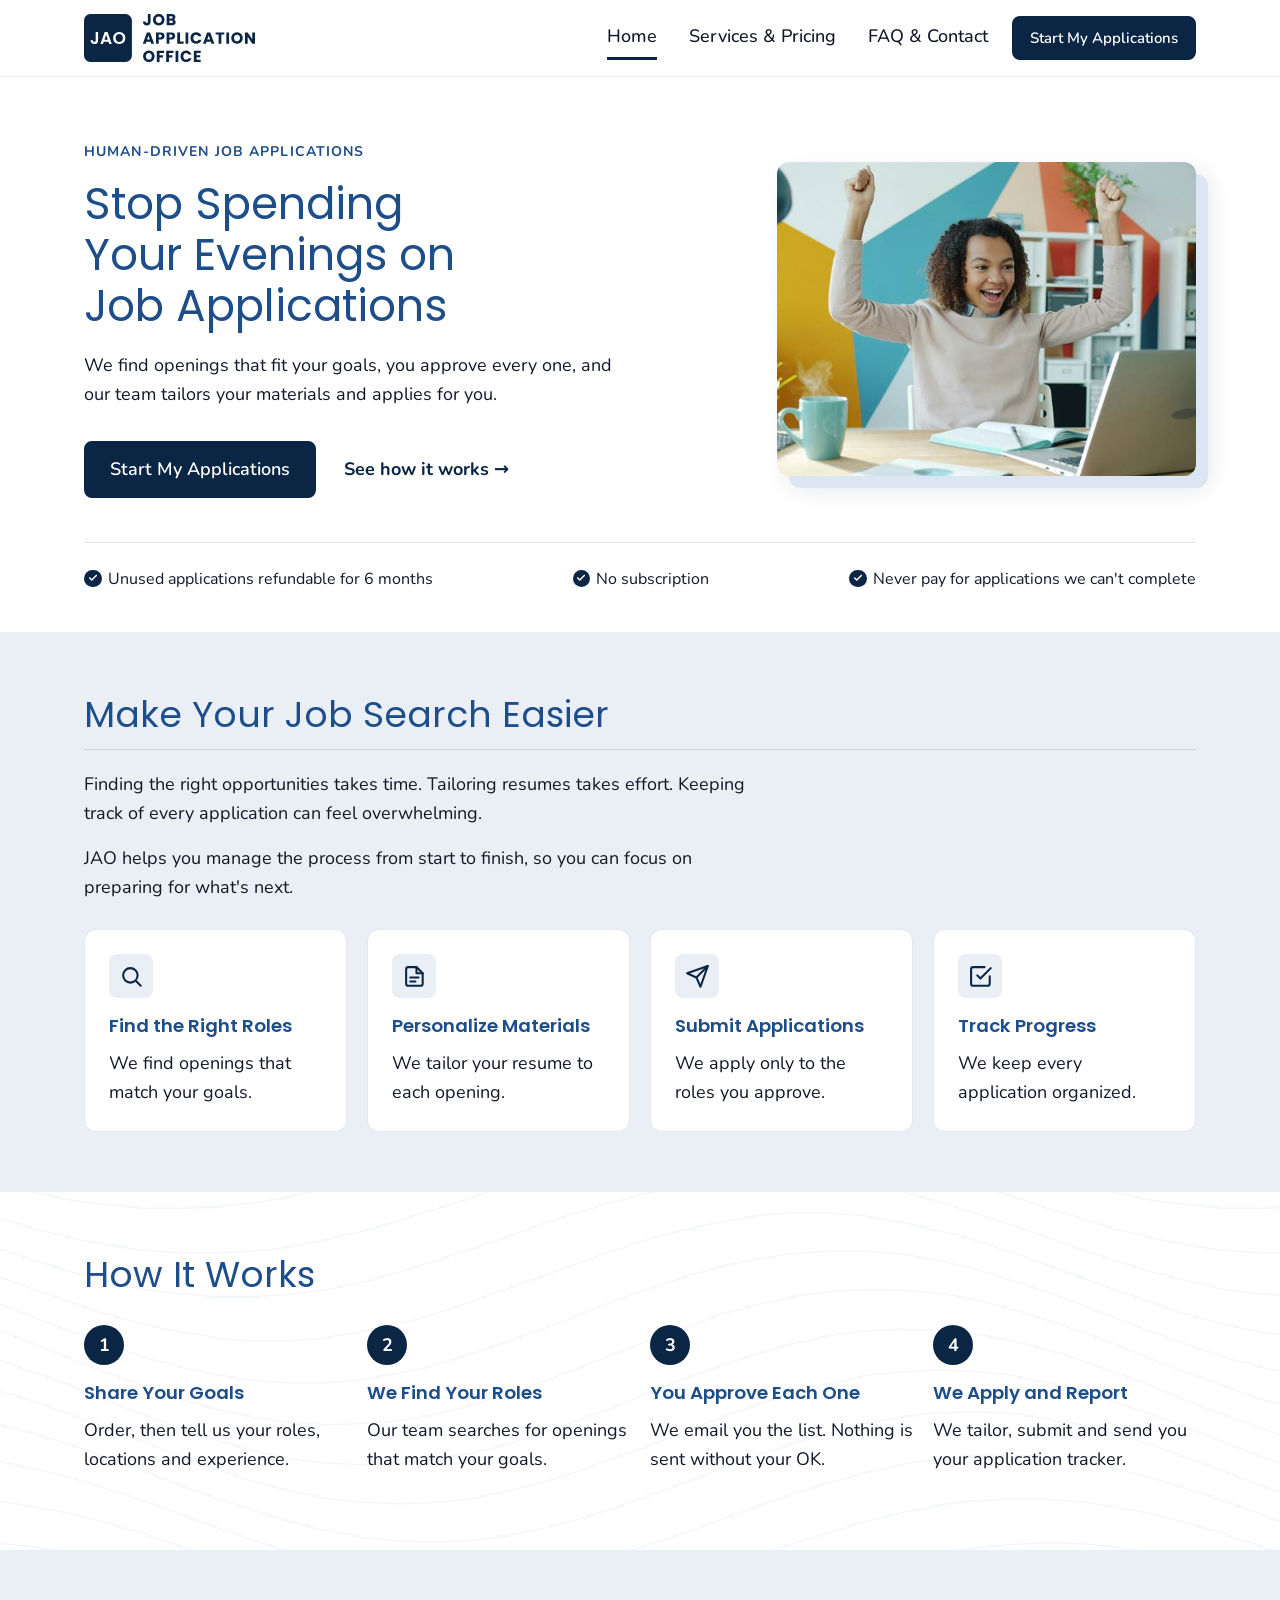
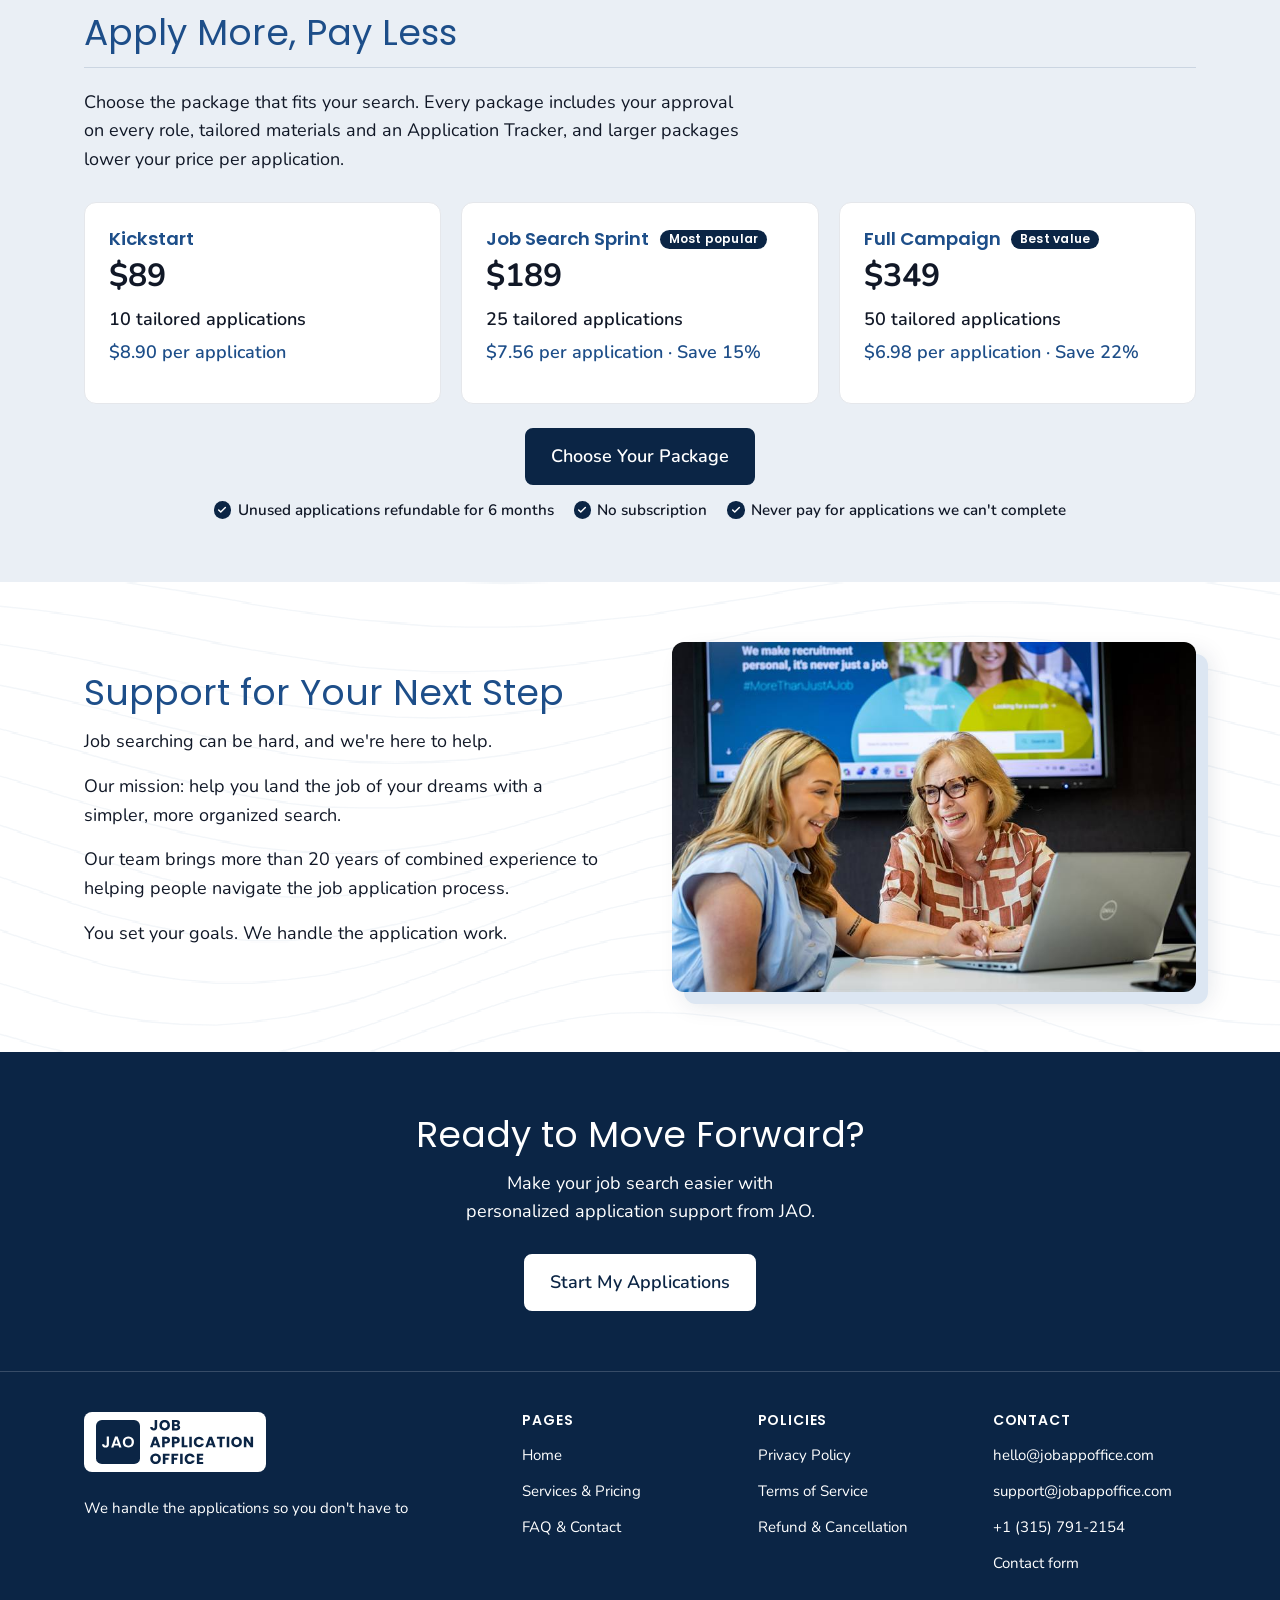
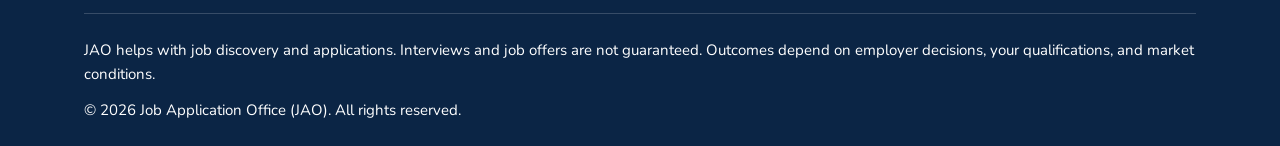
==== commit 38a21dd6: "Packages: Kickstart $89/10, Job Search Sprint $189/25, Full Campaign $349/50; add-ons (Resume Refres" ====
--- a/index.html
+++ b/index.html
@@ -20,7 +20,7 @@
   <link rel="icon" href="assets/img/favicon.svg?v=2" type="image/svg+xml">
   <link rel="preload" href="assets/fonts/nunito.woff2" as="font" type="font/woff2" crossorigin>
   <link rel="preload" href="assets/fonts/poppins-400.woff2" as="font" type="font/woff2" crossorigin>
-  <link rel="stylesheet" href="css/styles.css?v=17">
+  <link rel="stylesheet" href="css/styles.css?v=18">
 
   <!-- ===== BUSINESS DETAILS FOR SEARCH ENGINES (structured data) =====
        JAO is listed as an online business, so there is no address, phone or hours.
@@ -58,7 +58,7 @@
           <li><a href="faq-contact.html">FAQ &amp; Contact</a></li>
         </ul>
       </nav>
-      <a class="btn header-cta" href="services-pricing.html#calculator">Start My Applications</a>
+      <a class="btn header-cta" href="services-pricing.html#packages">Start My Applications</a>
     </div>
   </header>
   <!-- ===== HEADER END ===== -->
@@ -74,7 +74,7 @@
             <h1>Stop Spending Your Evenings on Job Applications</h1>
             <p class="hero-lead">We find openings that fit your goals, you approve every one, and our team tailors your materials and applies for you.</p>
             <div class="hero-actions">
-              <a class="btn" href="services-pricing.html#calculator">Start My Applications</a>
+              <a class="btn" href="services-pricing.html#packages">Start My Applications</a>
               <a class="text-link" href="#how-title">See how it works</a>
             </div>
           </div>
@@ -159,37 +159,33 @@
     </section>
 
     <!-- ===== PRICING PREVIEW =====
-         Prices also appear in services-pricing.html, faq-contact.html and js/pricing.js.
-         See EDITING-GUIDE.md before changing them. -->
+         Prices also appear in services-pricing.html (packages), faq-contact.html (FAQ) and refunds.html (examples). -->
     <section class="section section--gray" aria-labelledby="pricing-title">
       <div class="container">
         <div class="section-intro">
           <h2 id="pricing-title">Apply More, Pay Less</h2>
-          <p>Choose a package based on how many applications you want us to handle. The larger the package, the lower your price per application.</p>
-        </div>
-        <ul class="grid grid--4">
+          <p>Choose the package that fits your search. Every package includes your approval on every role, tailored materials and an Application Tracker, and larger packages lower your price per application.</p>
+        </div>
+        <ul class="grid grid--3 price-grid price-grid--preview">
           <li class="price-card">
-            <h3>Starter</h3>
-            <p class="price">$5.00 <span class="price-unit">/ application</span></p>
-            <p class="price-range">1–10 applications</p>
+            <h3>Kickstart</h3>
+            <p class="price">$89</p>
+            <p class="price-range">10 tailored applications</p>
+            <p class="price-each">$8.90 per application</p>
           </li>
           <li class="price-card">
-            <h3>Value</h3>
-            <p class="price">$4.75 <span class="price-unit">/ application</span></p>
-            <p class="price-range">11–25 applications</p>
+            <h3>Job Search Sprint <span class="badge">Most popular</span></h3>
+            <p class="price">$189</p>
+            <p class="price-range">25 tailored applications</p>
+            <p class="price-each">$7.56 per application &middot; Save 15%</p>
           </li>
           <li class="price-card">
-            <h3>Growth</h3>
-            <p class="price">$4.50 <span class="price-unit">/ application</span></p>
-            <p class="price-range">26–75 applications</p>
-          </li>
-          <li class="price-card">
-            <h3>Pro <span class="badge">Best value</span></h3>
-            <p class="price">$4.25 <span class="price-unit">/ application</span></p>
-            <p class="price-range">76+ applications</p>
+            <h3>Full Campaign <span class="badge">Best value</span></h3>
+            <p class="price">$349</p>
+            <p class="price-range">50 tailored applications</p>
+            <p class="price-each">$6.98 per application &middot; Save 22%</p>
           </li>
         </ul>
-        <p class="space-above">Your package rate applies to every application. Your total is the number of applications × your package rate. Review your total before checkout.</p>
         <div class="cta-center">
           <a class="btn" href="services-pricing.html#packages">Choose Your Package</a>
           <ul class="guarantee"><li>Unused applications refundable for 6 months</li><li>No subscription</li><li>Never pay for applications we can&#39;t complete</li></ul>
@@ -222,7 +218,7 @@
       <div class="container">
         <h2 id="ready-title">Ready to Move Forward?</h2>
         <p>Make your job search easier with personalized application support from JAO.</p>
-        <a class="btn" href="services-pricing.html#calculator">Start My Applications</a>
+        <a class="btn" href="services-pricing.html#packages">Start My Applications</a>
       </div>
     </section>
 
--- a/css/styles.css
+++ b/css/styles.css
@@ -522,6 +522,11 @@
   .grid--4 { grid-template-columns: repeat(4, 1fr); }
 }
 
+/* Three across on tablets and up (packages, add-ons) */
+@media (min-width: 52em) {
+  .grid--3 { grid-template-columns: repeat(3, 1fr); }
+}
+
 .card {
   padding: 1.5rem;
   background: var(--white);
@@ -659,8 +664,28 @@
   text-wrap: balance;   /* "For orders of / 1–10 applications" instead of a lone word */
 }
 
+/* "$7.56 per application · Save 15%" */
+.price-each {
+  margin-bottom: 0.75rem;
+  color: var(--heading);
+  font-weight: 600;
+}
+
 .price-card .btn {
   margin-top: auto;
+}
+
+/* "Applying for more than 50 roles? Contact us…" under the packages */
+.quote-note {
+  margin: 1.25rem 0 0;
+}
+
+/* Add-on prices ("$79", "From $19") */
+.addon-price {
+  margin: 0.25rem 0 0.5rem;
+  font-size: 1.5rem;
+  font-weight: 700;
+  line-height: 1.2;
 }
 
 /* Tiles get a navy outline when hovered (box-shadow, so nothing shifts) */
@@ -675,166 +700,24 @@
   box-shadow: 0 0 0 1px var(--navy);
 }
 
-/* Package cards on the pricing page: each row (name, price, range,
-   description, button) lines up across all four cards, even when
+/* Package cards: each row (name, price, applications, per-application
+   price, description, button) lines up across all three cards, even when
    one card's text wraps onto more lines than the others. */
 @supports (grid-template-rows: subgrid) {
   .price-grid .price-card {
     display: grid;
-    grid-row: span 5;
+    grid-row: span 6;
     grid-template-rows: subgrid;
     row-gap: 0;
+  }
+  /* Home page preview cards have 4 rows (no description or button) */
+  .price-grid--preview .price-card {
+    grid-row: span 4;
   }
   .price-grid .price-card .btn {
     margin-top: 0;
     align-self: end;
   }
-}
-
-/* The price calculator box */
-.calculator {
-  max-width: 40rem;
-  margin: 3rem auto 0;
-  padding: clamp(1.25rem, 4vw, 2rem);
-  background: var(--white);
-  border: 2px solid var(--navy);
-  border-radius: var(--radius);
-}
-
-.calculator h3 {
-  font-size: 1.35rem;
-}
-
-/* "How is my total calculated? (i)" — bottom right of the calculator.
-   The pop-up opens upward from it. */
-.info {
-  position: relative;
-  display: flex;
-  justify-content: flex-end;
-  margin-top: 0.5rem;
-}
-
-.info-btn {
-  display: inline-flex;
-  align-items: center;
-  gap: 0.5rem;
-  min-height: 2.75rem;          /* big enough to tap */
-  padding: 0;
-  border: 0;
-  background: none;
-  color: var(--charcoal);
-  font: inherit;
-  font-size: 0.875rem;
-  cursor: pointer;
-}
-
-.info-btn:hover,
-.info.is-open .info-btn {
-  color: var(--charcoal);
-}
-
-.info-label {
-  text-decoration: underline;
-  text-decoration-style: dotted;
-  text-underline-offset: 0.2em;
-}
-
-/* The round (i) */
-.info-btn span[aria-hidden] {
-  display: grid;
-  place-items: center;
-  flex-shrink: 0;
-  width: 1.5rem;
-  height: 1.5rem;
-  border: 2px solid currentColor;
-  border-radius: 50%;
-  font: 700 0.875rem/1 var(--font);
-}
-
-.info-btn:hover span[aria-hidden],
-.info.is-open .info-btn span[aria-hidden] {
-  background: var(--navy);
-  border-color: var(--navy);
-  color: var(--white);
-}
-
-.info-pop {
-  display: none;
-  position: absolute;
-  bottom: 100%;
-  right: 0;
-  z-index: 10;
-  width: min(26rem, 100%);
-  padding: 1rem 1.25rem;
-  background: var(--white);
-  border: 1px solid var(--border);
-  border-radius: var(--radius);
-  box-shadow: 0 10px 30px rgba(17, 24, 39, 0.15);
-  text-align: left;
-}
-
-.info-pop p:last-child {
-  margin-bottom: 0;
-}
-
-/* Show the pop-up on mouse hover, or after a tap/click/keyboard press */
-.info-btn:hover + .info-pop,
-.info-pop:hover,
-.info.is-open .info-pop {
-  display: block;
-}
-
-/* After Esc, keep it closed until the mouse moves away */
-.info.is-dismissed .info-pop {
-  display: none;
-}
-
-.calc-results {
-  display: grid;
-  gap: 0.5rem;
-  margin: 1.5rem 0;
-  padding: 1.25rem 0;
-  border-block: 1px solid var(--border);
-}
-
-/* Each row: label on the left, amount on the right */
-.calc-results div {
-  display: flex;
-  justify-content: space-between;
-  gap: 1rem;
-}
-
-.calc-total {
-  margin-top: 0.5rem;
-  padding-top: 0.75rem;
-  border-top: 1px solid var(--border);
-}
-
-.calc-results dt {
-  color: var(--charcoal);
-}
-
-.calc-results dd {
-  margin: 0;
-  font-weight: 600;
-  text-align: right;
-}
-
-.calc-total dt,
-.calc-total dd {
-  font-size: 1.35rem;
-  font-weight: 700;
-  color: var(--charcoal);
-}
-
-.calc-message {
-  margin: 0.5rem 0 0;
-  color: var(--error);
-  font-weight: 600;
-}
-
-.calc-note {
-  margin: 1rem 0 0;
 }
 
 /* Refund guarantee next to buy buttons: a navy check before each promise.
@@ -884,12 +767,6 @@
     align-items: flex-start;
     text-align: left;
   }
-}
-
-/* In the calculator: one promise per line */
-.calculator .guarantee {
-  flex-direction: column;
-  align-items: flex-start;
 }
 
 /* Home hero: a strip across the full width, under the text and photo */
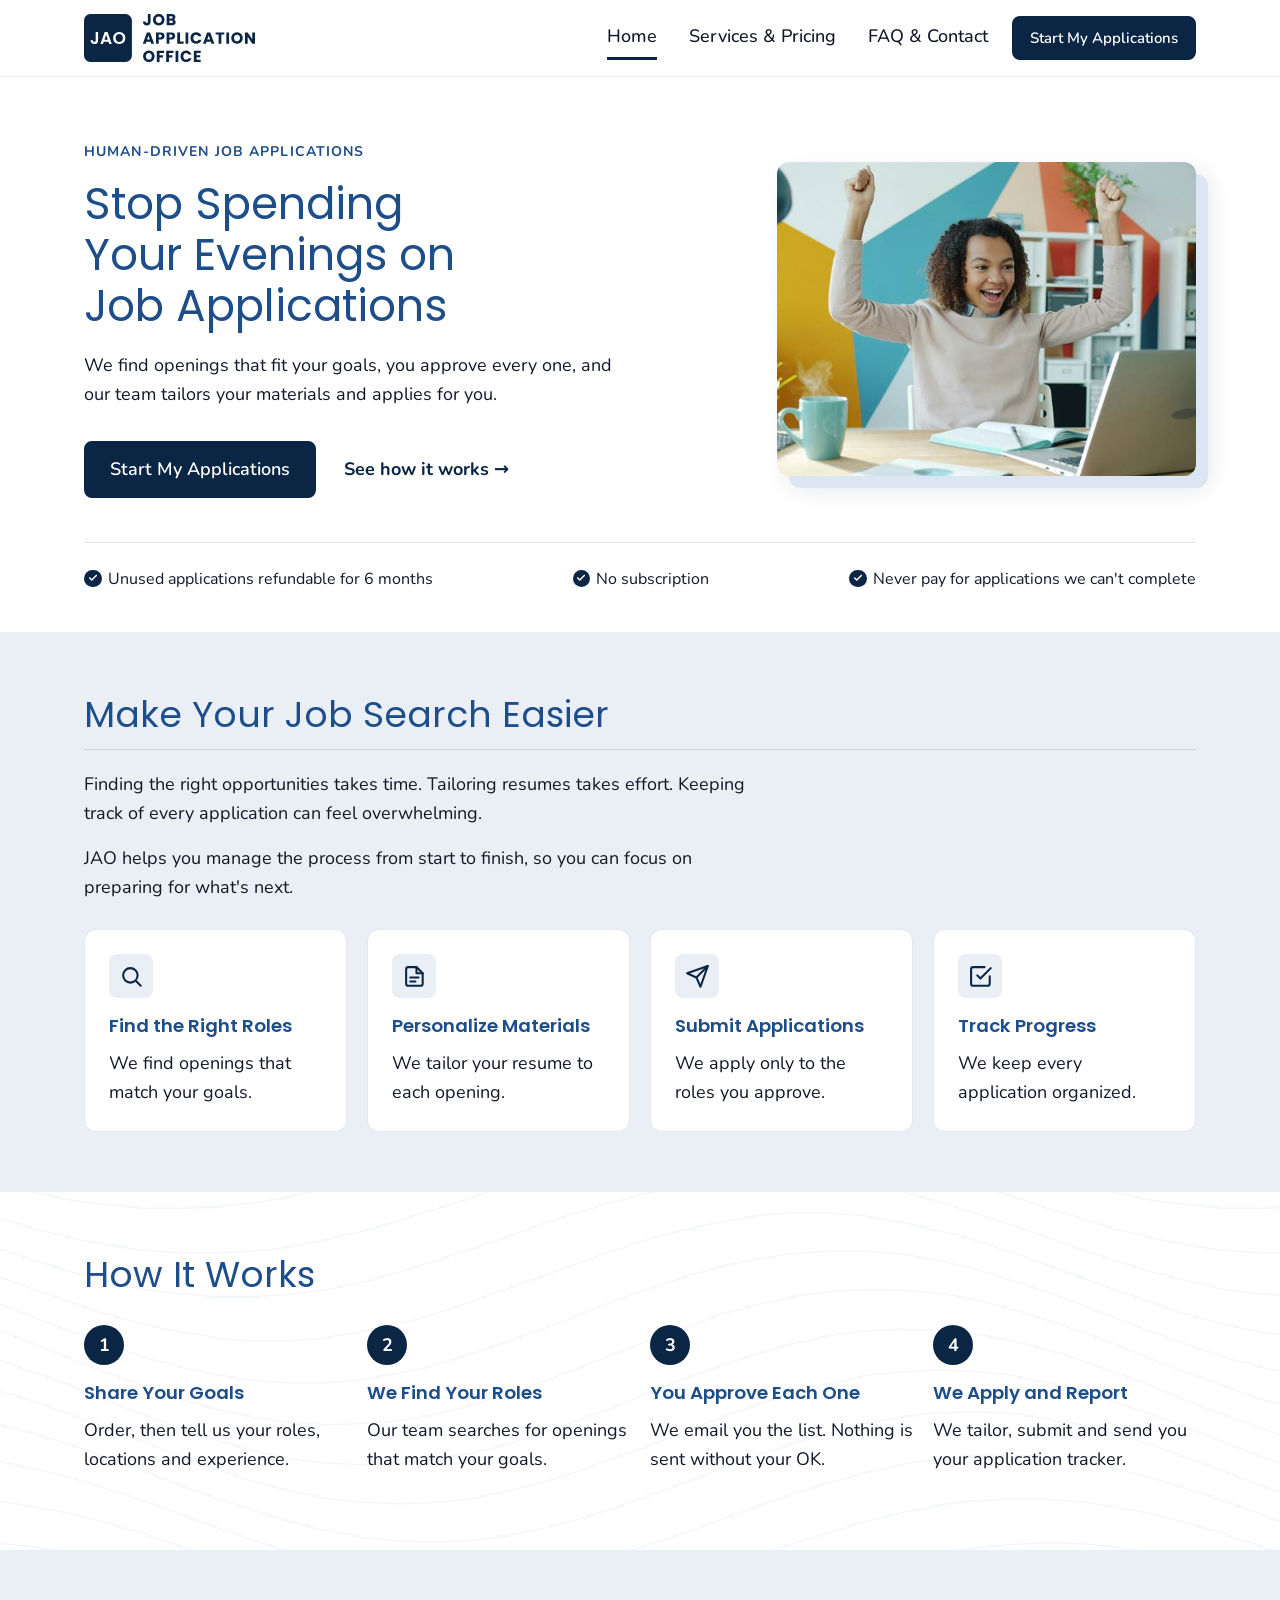
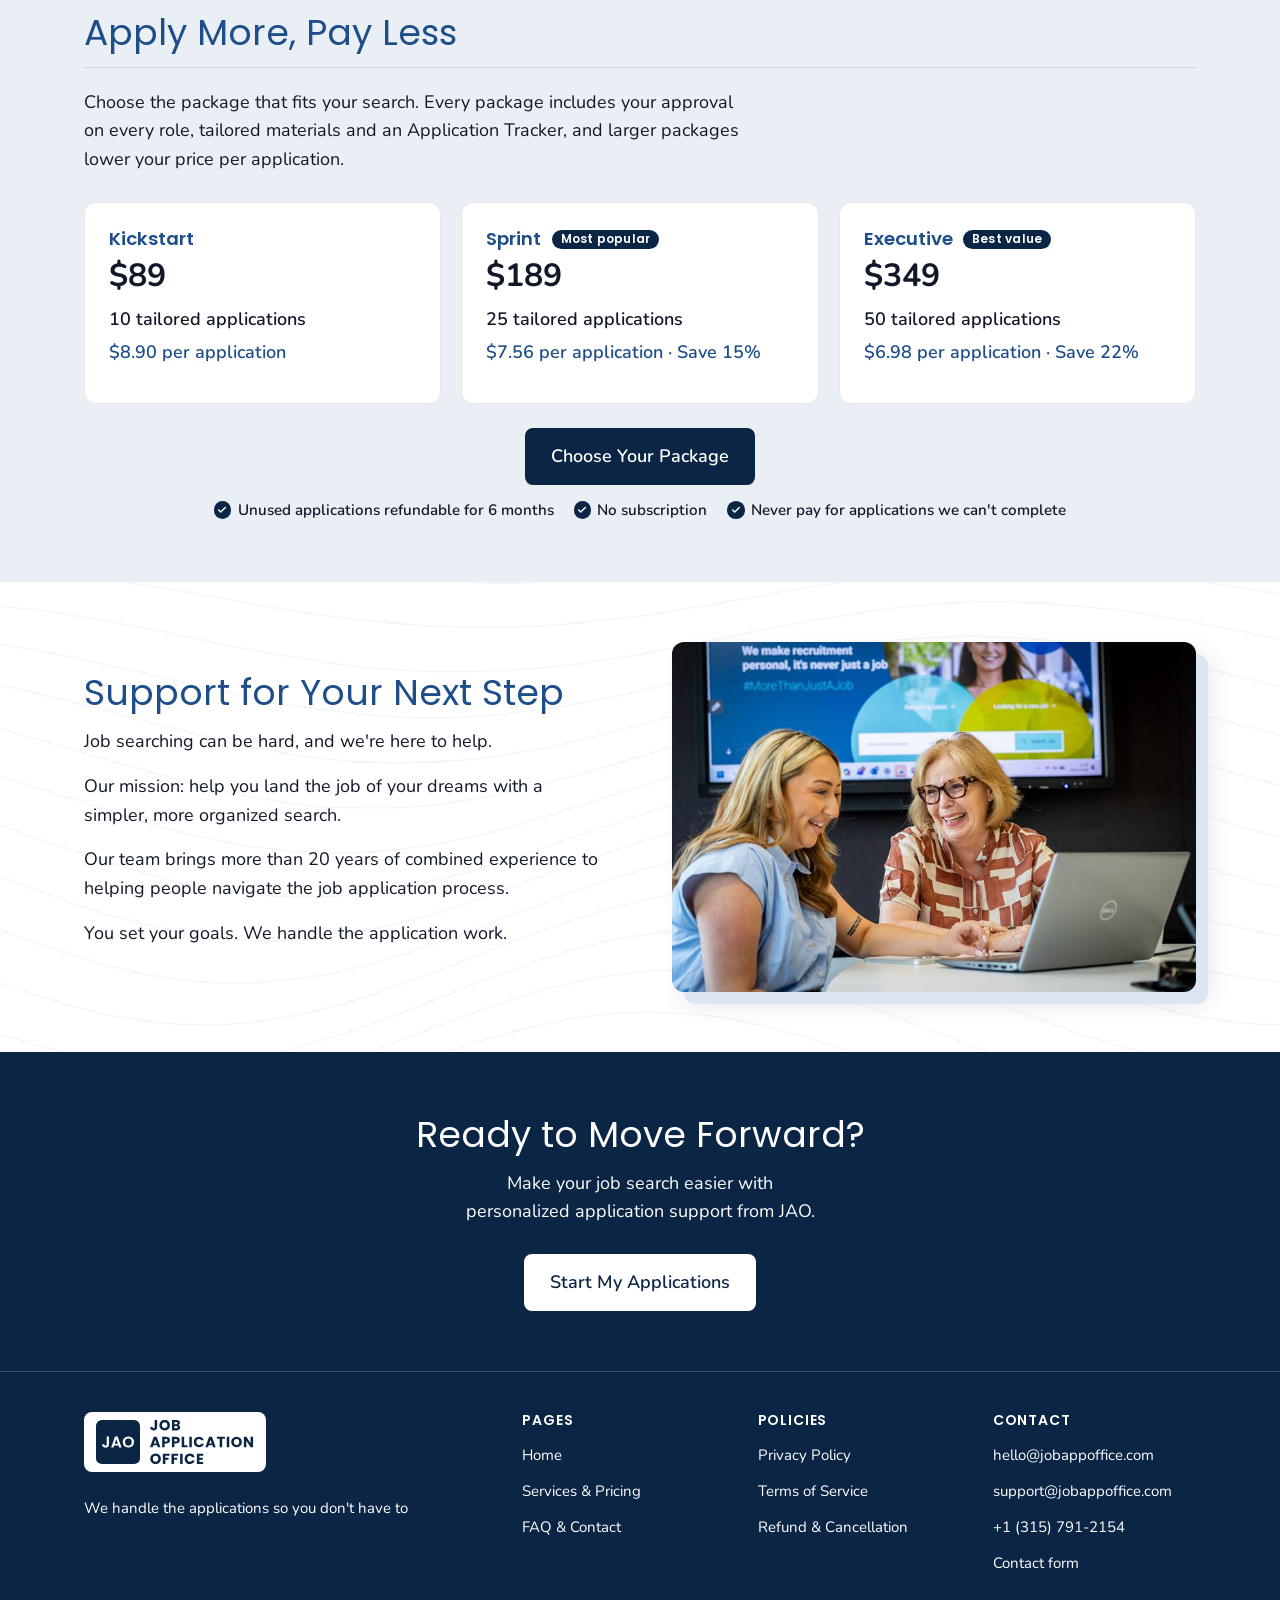
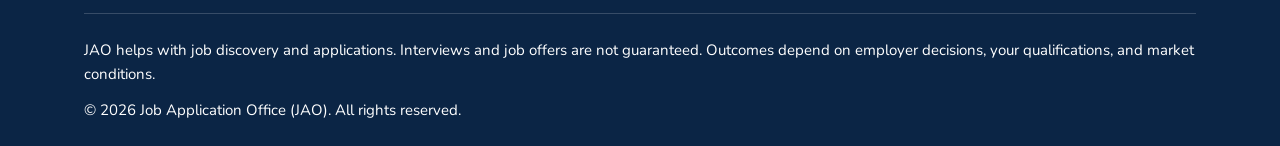
==== commit a810d99b: "Rename packages: Sprint and Executive Co-Authored-By: Claude Opus 5.5 <noreply@anthropic.com>" ====
--- a/index.html
+++ b/index.html
@@ -174,13 +174,13 @@
             <p class="price-each">$8.90 per application</p>
           </li>
           <li class="price-card">
-            <h3>Job Search Sprint <span class="badge">Most popular</span></h3>
+            <h3>Sprint <span class="badge">Most popular</span></h3>
             <p class="price">$189</p>
             <p class="price-range">25 tailored applications</p>
             <p class="price-each">$7.56 per application &middot; Save 15%</p>
           </li>
           <li class="price-card">
-            <h3>Full Campaign <span class="badge">Best value</span></h3>
+            <h3>Executive <span class="badge">Best value</span></h3>
             <p class="price">$349</p>
             <p class="price-range">50 tailored applications</p>
             <p class="price-each">$6.98 per application &middot; Save 22%</p>
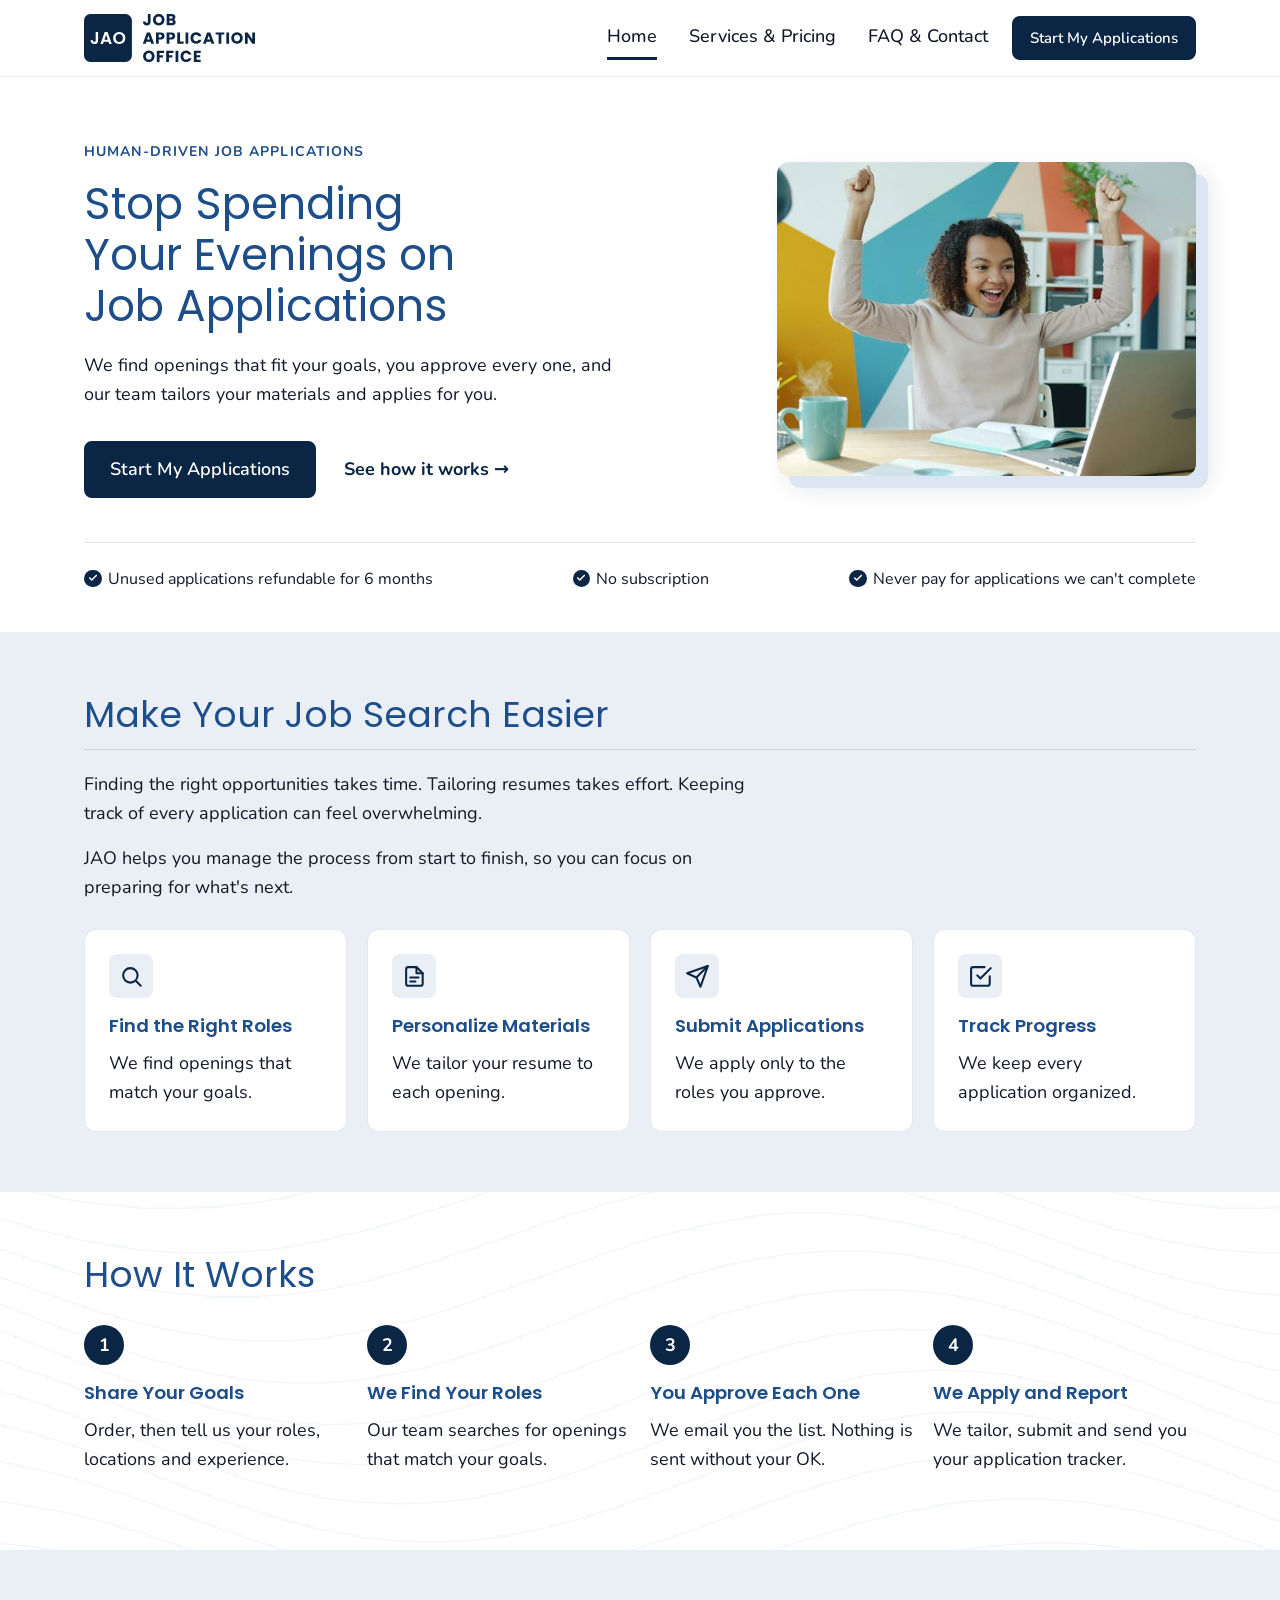
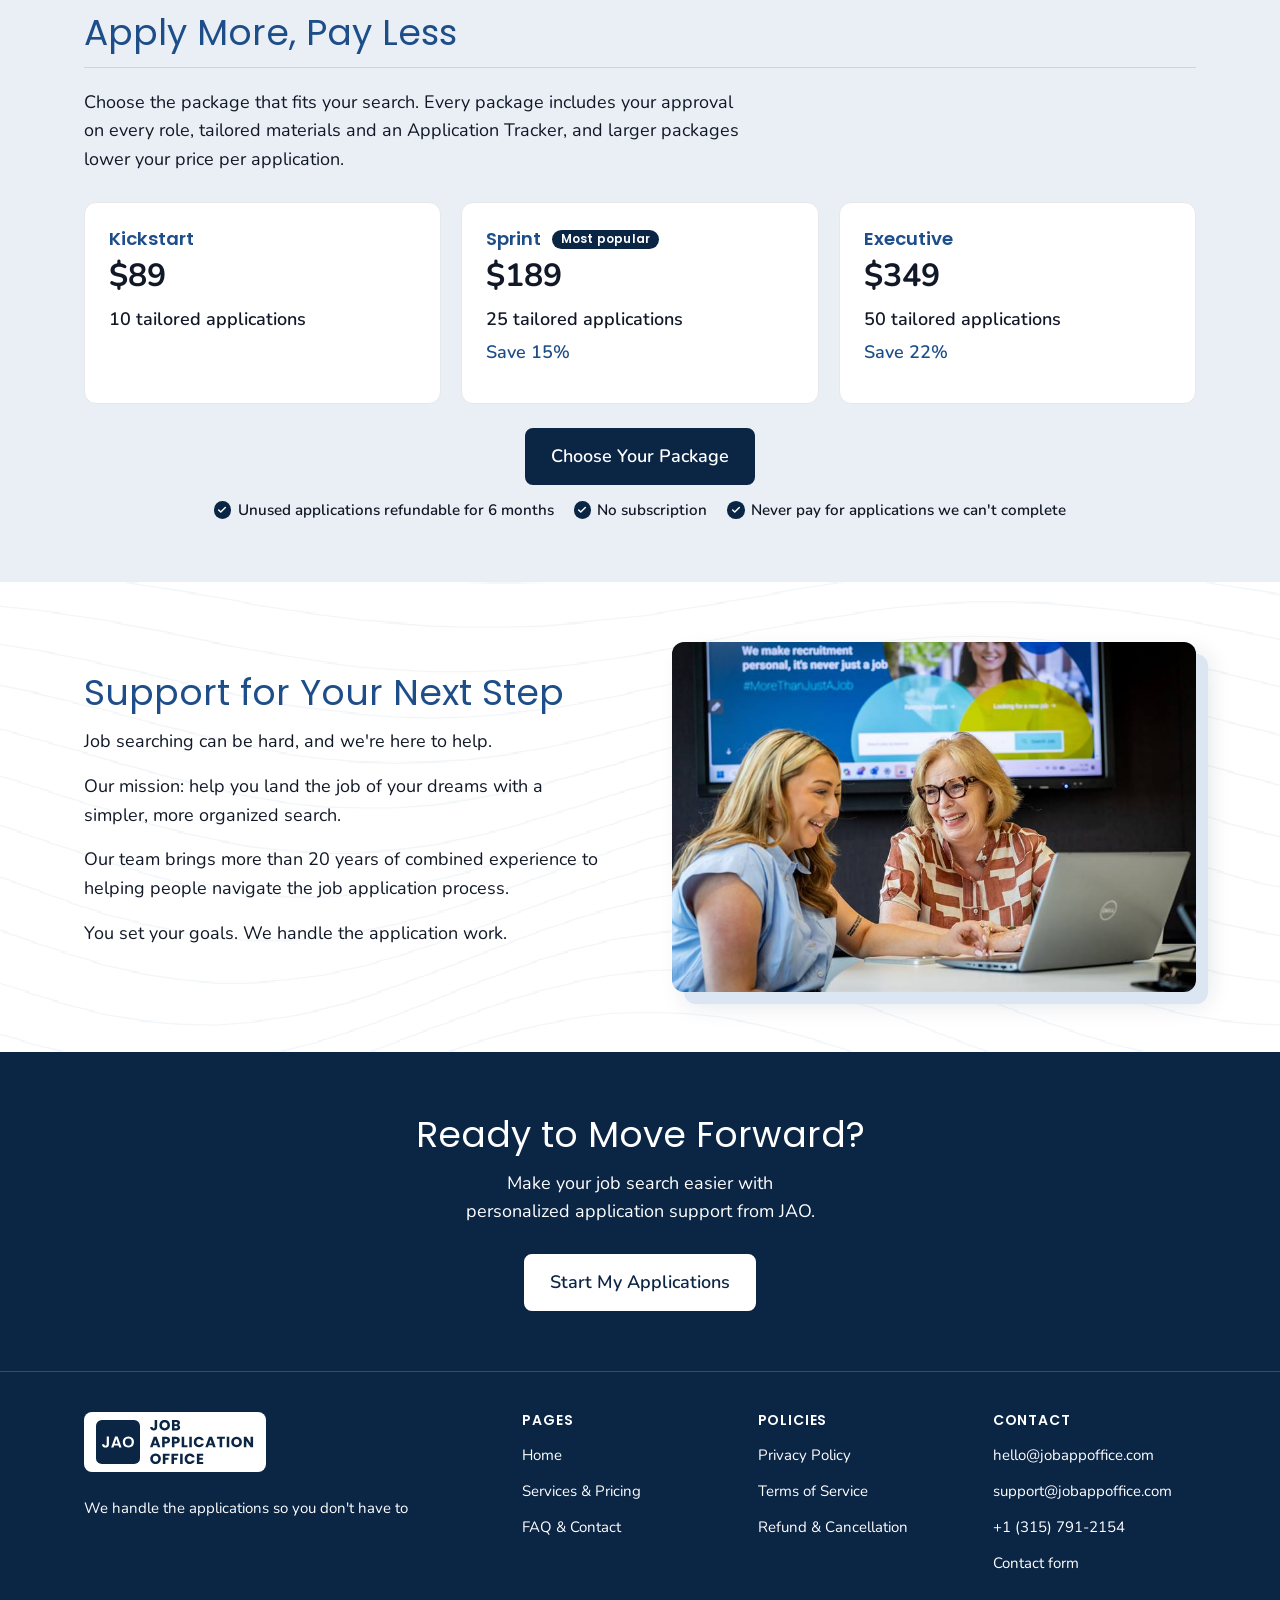
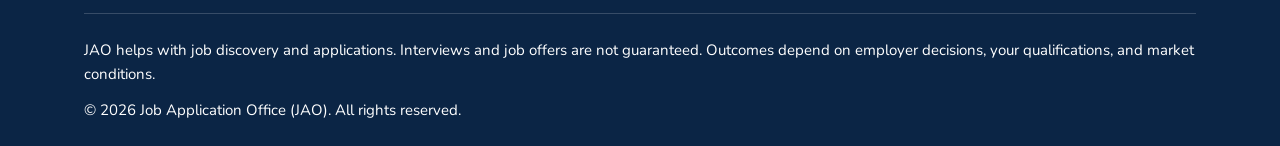
==== commit 57757be4: "Packages: remove per-application prices (keep Save 15%/22%); remove Best value badge from Executive;" ====
--- a/index.html
+++ b/index.html
@@ -171,19 +171,19 @@
             <h3>Kickstart</h3>
             <p class="price">$89</p>
             <p class="price-range">10 tailored applications</p>
-            <p class="price-each">$8.90 per application</p>
+            <p class="price-each"></p><!-- left empty on purpose: keeps the rows lined up with the other cards -->
           </li>
           <li class="price-card">
             <h3>Sprint <span class="badge">Most popular</span></h3>
             <p class="price">$189</p>
             <p class="price-range">25 tailored applications</p>
-            <p class="price-each">$7.56 per application &middot; Save 15%</p>
+            <p class="price-each">Save 15%</p>
           </li>
           <li class="price-card">
-            <h3>Executive <span class="badge">Best value</span></h3>
+            <h3>Executive</h3>
             <p class="price">$349</p>
             <p class="price-range">50 tailored applications</p>
-            <p class="price-each">$6.98 per application &middot; Save 22%</p>
+            <p class="price-each">Save 22%</p>
           </li>
         </ul>
         <div class="cta-center">
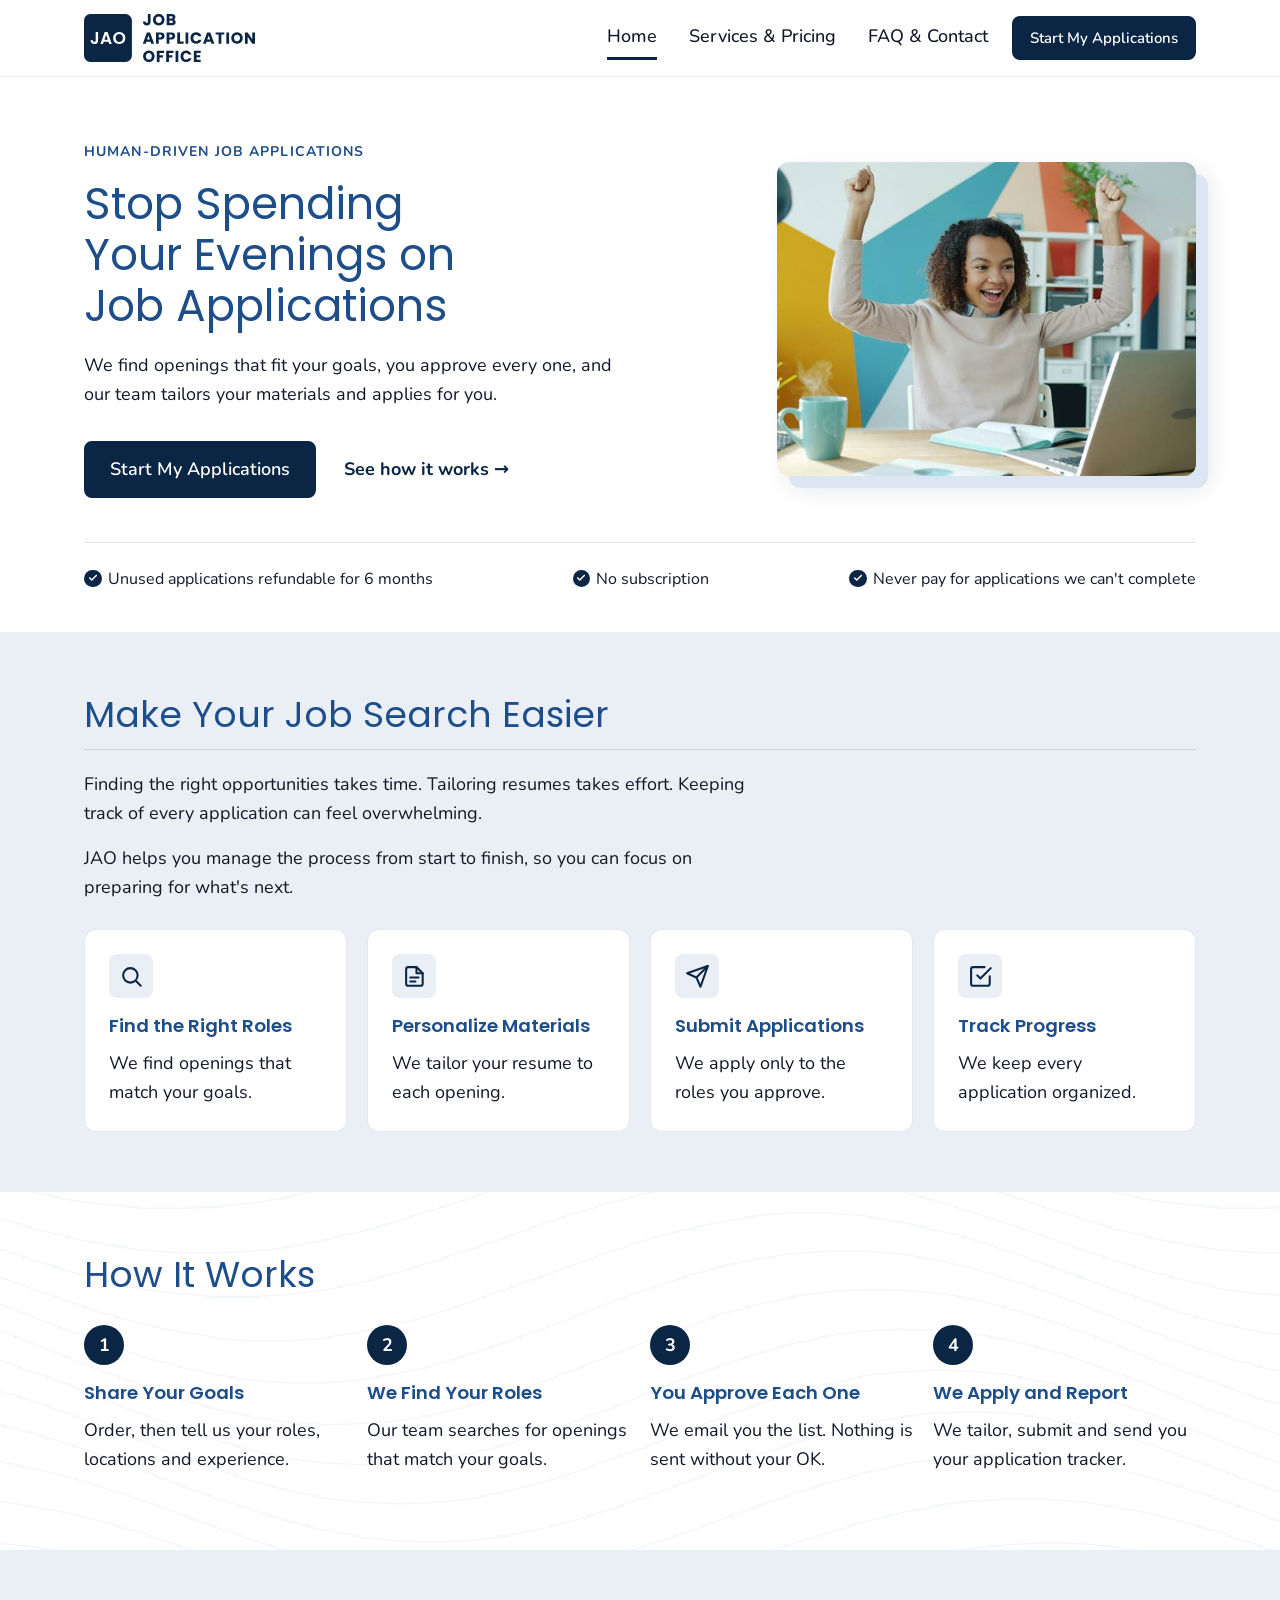
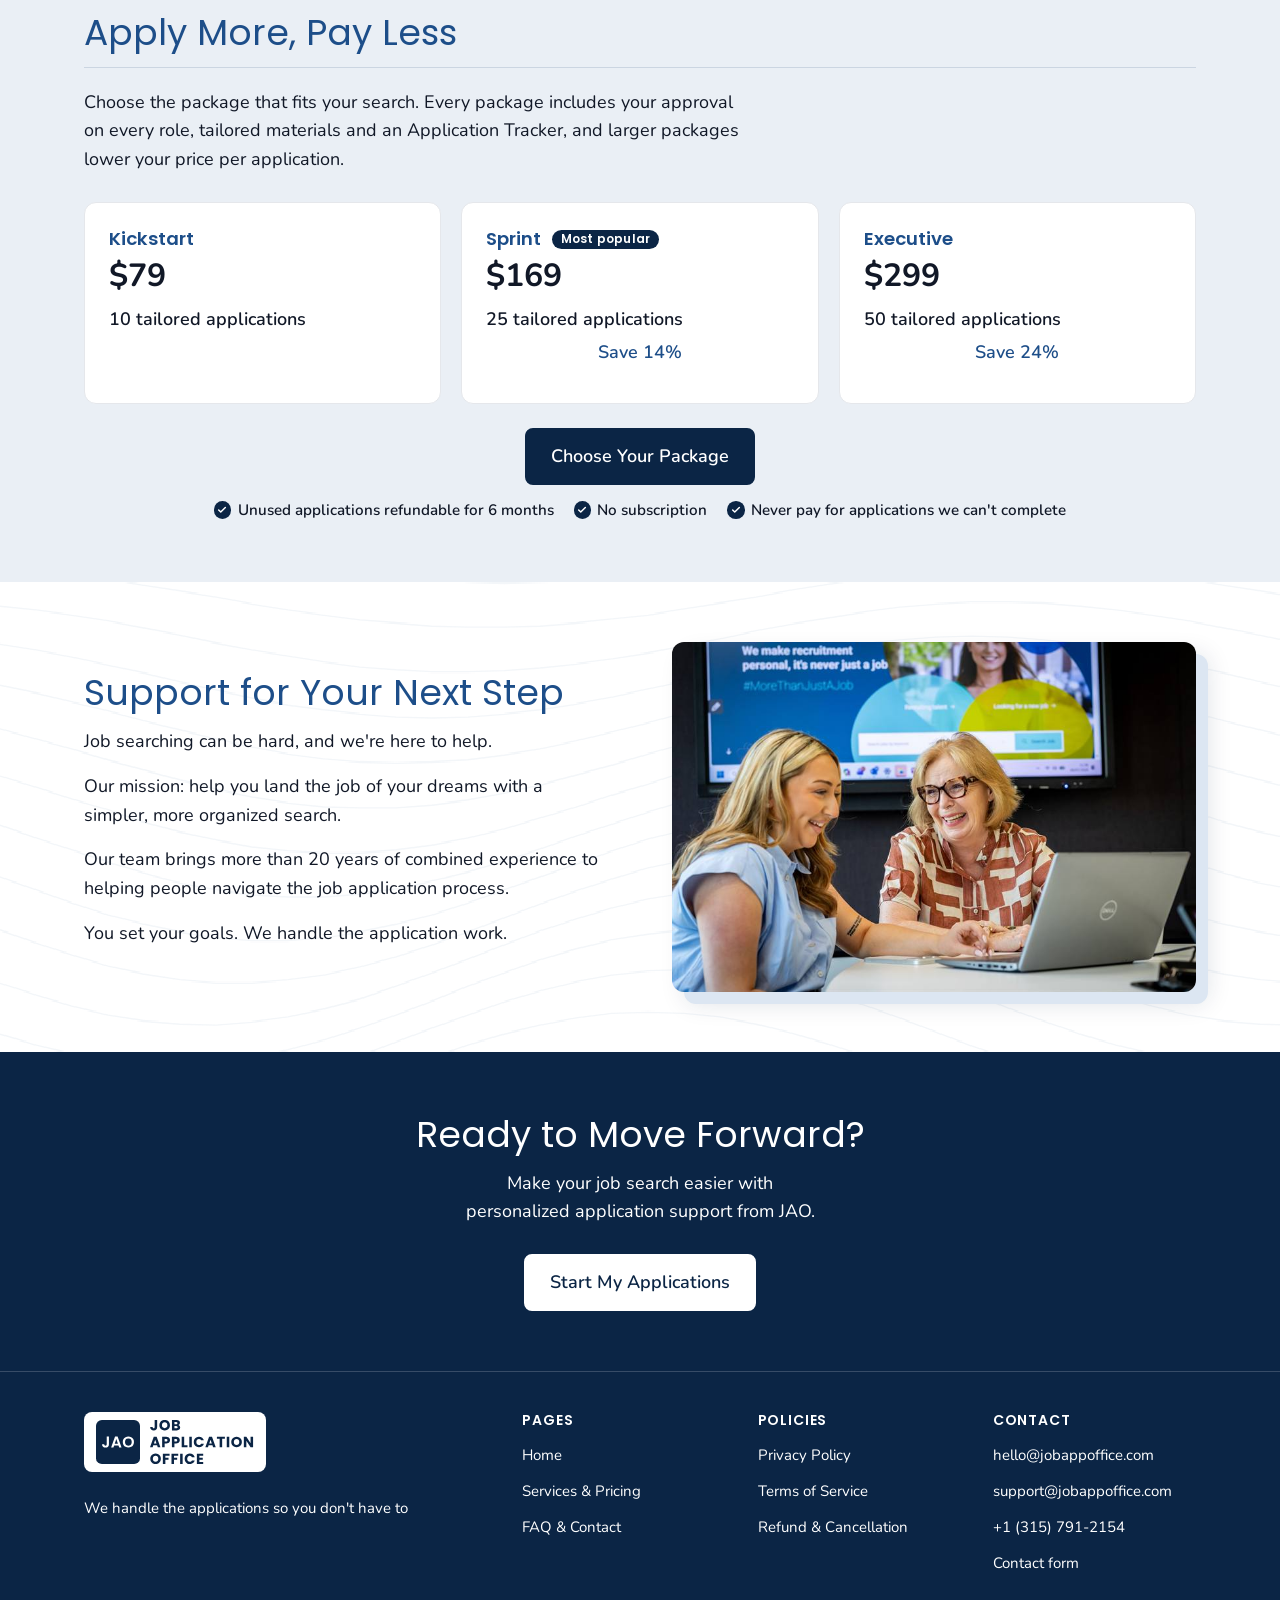
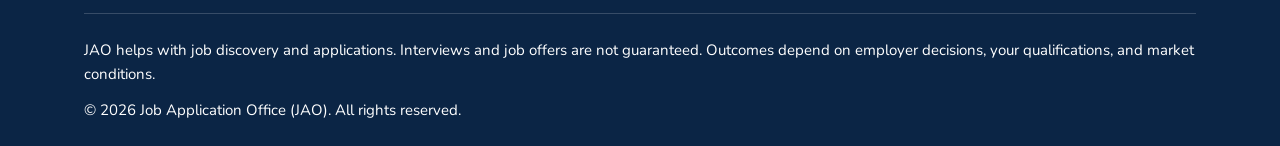
==== commit e298bde0: "New package prices: Kickstart $79, Sprint $169 (Save 14%), Executive $299 (Save 24%); Save lines cen" ====
--- a/index.html
+++ b/index.html
@@ -20,7 +20,7 @@
   <link rel="icon" href="assets/img/favicon.svg?v=2" type="image/svg+xml">
   <link rel="preload" href="assets/fonts/nunito.woff2" as="font" type="font/woff2" crossorigin>
   <link rel="preload" href="assets/fonts/poppins-400.woff2" as="font" type="font/woff2" crossorigin>
-  <link rel="stylesheet" href="css/styles.css?v=18">
+  <link rel="stylesheet" href="css/styles.css?v=19">
 
   <!-- ===== BUSINESS DETAILS FOR SEARCH ENGINES (structured data) =====
        JAO is listed as an online business, so there is no address, phone or hours.
@@ -169,21 +169,21 @@
         <ul class="grid grid--3 price-grid price-grid--preview">
           <li class="price-card">
             <h3>Kickstart</h3>
-            <p class="price">$89</p>
+            <p class="price">$79</p>
             <p class="price-range">10 tailored applications</p>
             <p class="price-each"></p><!-- left empty on purpose: keeps the rows lined up with the other cards -->
           </li>
           <li class="price-card">
             <h3>Sprint <span class="badge">Most popular</span></h3>
-            <p class="price">$189</p>
+            <p class="price">$169</p>
             <p class="price-range">25 tailored applications</p>
-            <p class="price-each">Save 15%</p>
+            <p class="price-each">Save 14%</p>
           </li>
           <li class="price-card">
             <h3>Executive</h3>
-            <p class="price">$349</p>
+            <p class="price">$299</p>
             <p class="price-range">50 tailored applications</p>
-            <p class="price-each">Save 22%</p>
+            <p class="price-each">Save 24%</p>
           </li>
         </ul>
         <div class="cta-center">
--- a/css/styles.css
+++ b/css/styles.css
@@ -664,9 +664,10 @@
   text-wrap: balance;   /* "For orders of / 1–10 applications" instead of a lone word */
 }
 
-/* "$7.56 per application · Save 15%" */
+/* "Save 14%" line on the package cards, centered in the tile */
 .price-each {
   margin-bottom: 0.75rem;
+  text-align: center;
   color: var(--heading);
   font-weight: 600;
 }
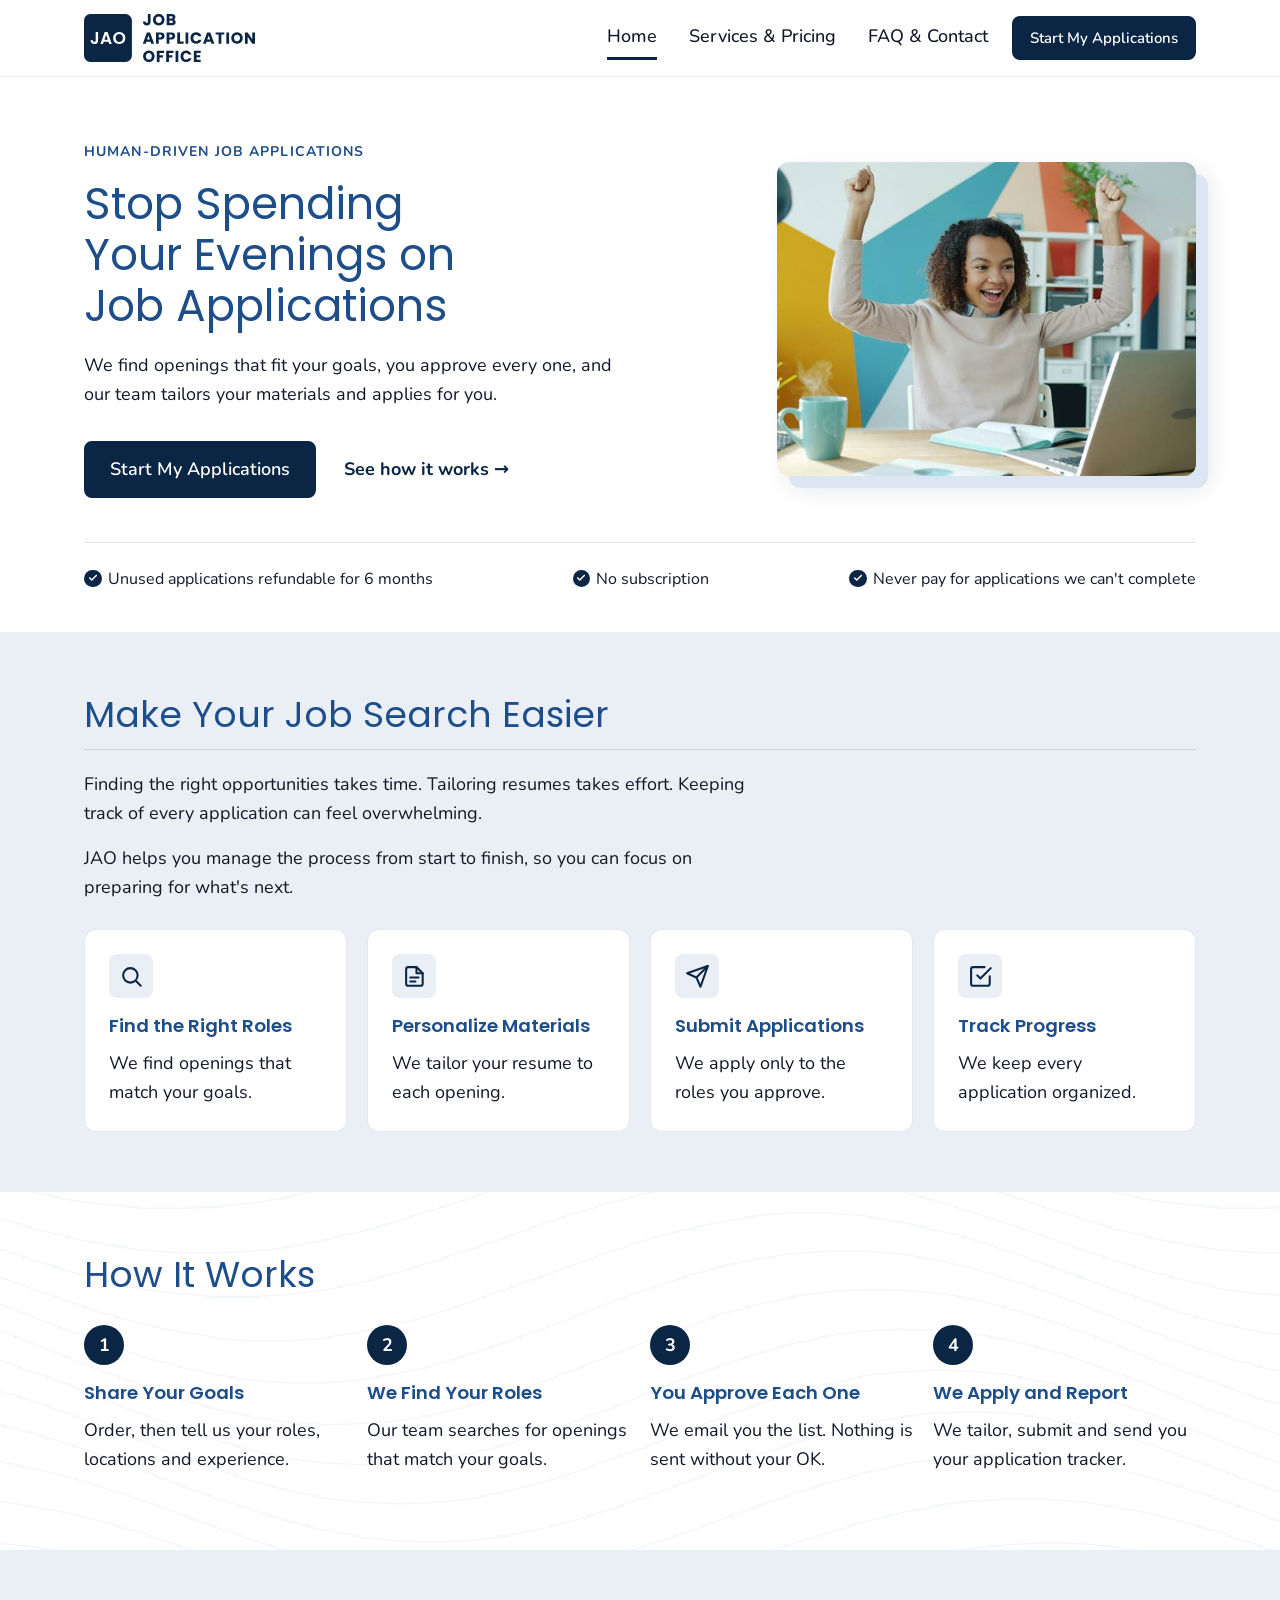
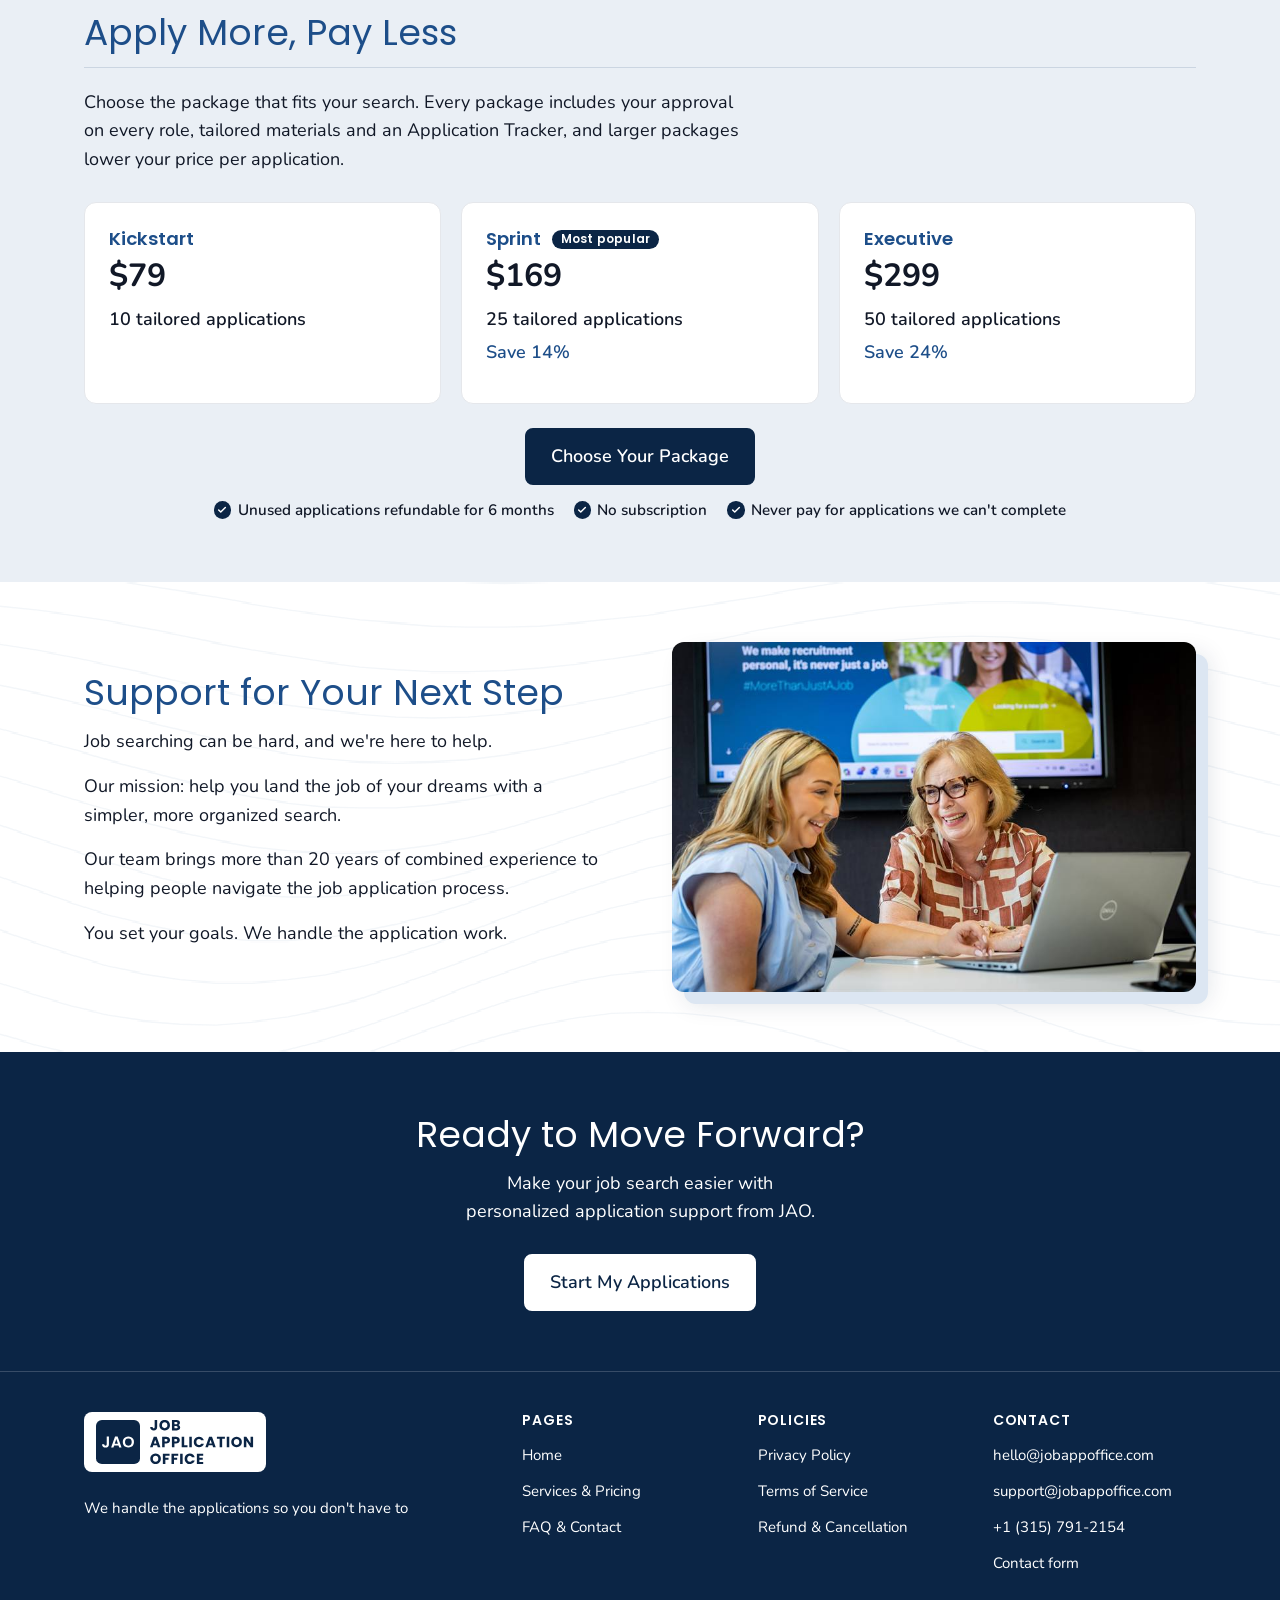
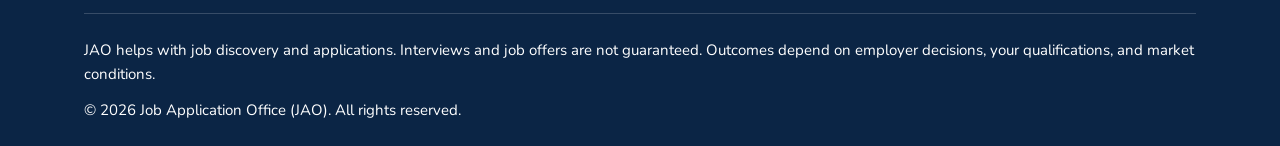
==== commit 5713e335: "Save lines back to left-aligned; Resume Refresh add-on now $49 Co-Authored-By: Claude Opus 5.5 <nore" ====
--- a/index.html
+++ b/index.html
@@ -20,7 +20,7 @@
   <link rel="icon" href="assets/img/favicon.svg?v=2" type="image/svg+xml">
   <link rel="preload" href="assets/fonts/nunito.woff2" as="font" type="font/woff2" crossorigin>
   <link rel="preload" href="assets/fonts/poppins-400.woff2" as="font" type="font/woff2" crossorigin>
-  <link rel="stylesheet" href="css/styles.css?v=19">
+  <link rel="stylesheet" href="css/styles.css?v=20">
 
   <!-- ===== BUSINESS DETAILS FOR SEARCH ENGINES (structured data) =====
        JAO is listed as an online business, so there is no address, phone or hours.
--- a/css/styles.css
+++ b/css/styles.css
@@ -664,10 +664,9 @@
   text-wrap: balance;   /* "For orders of / 1–10 applications" instead of a lone word */
 }
 
-/* "Save 14%" line on the package cards, centered in the tile */
+/* "Save 14%" line on the package cards */
 .price-each {
   margin-bottom: 0.75rem;
-  text-align: center;
   color: var(--heading);
   font-weight: 600;
 }
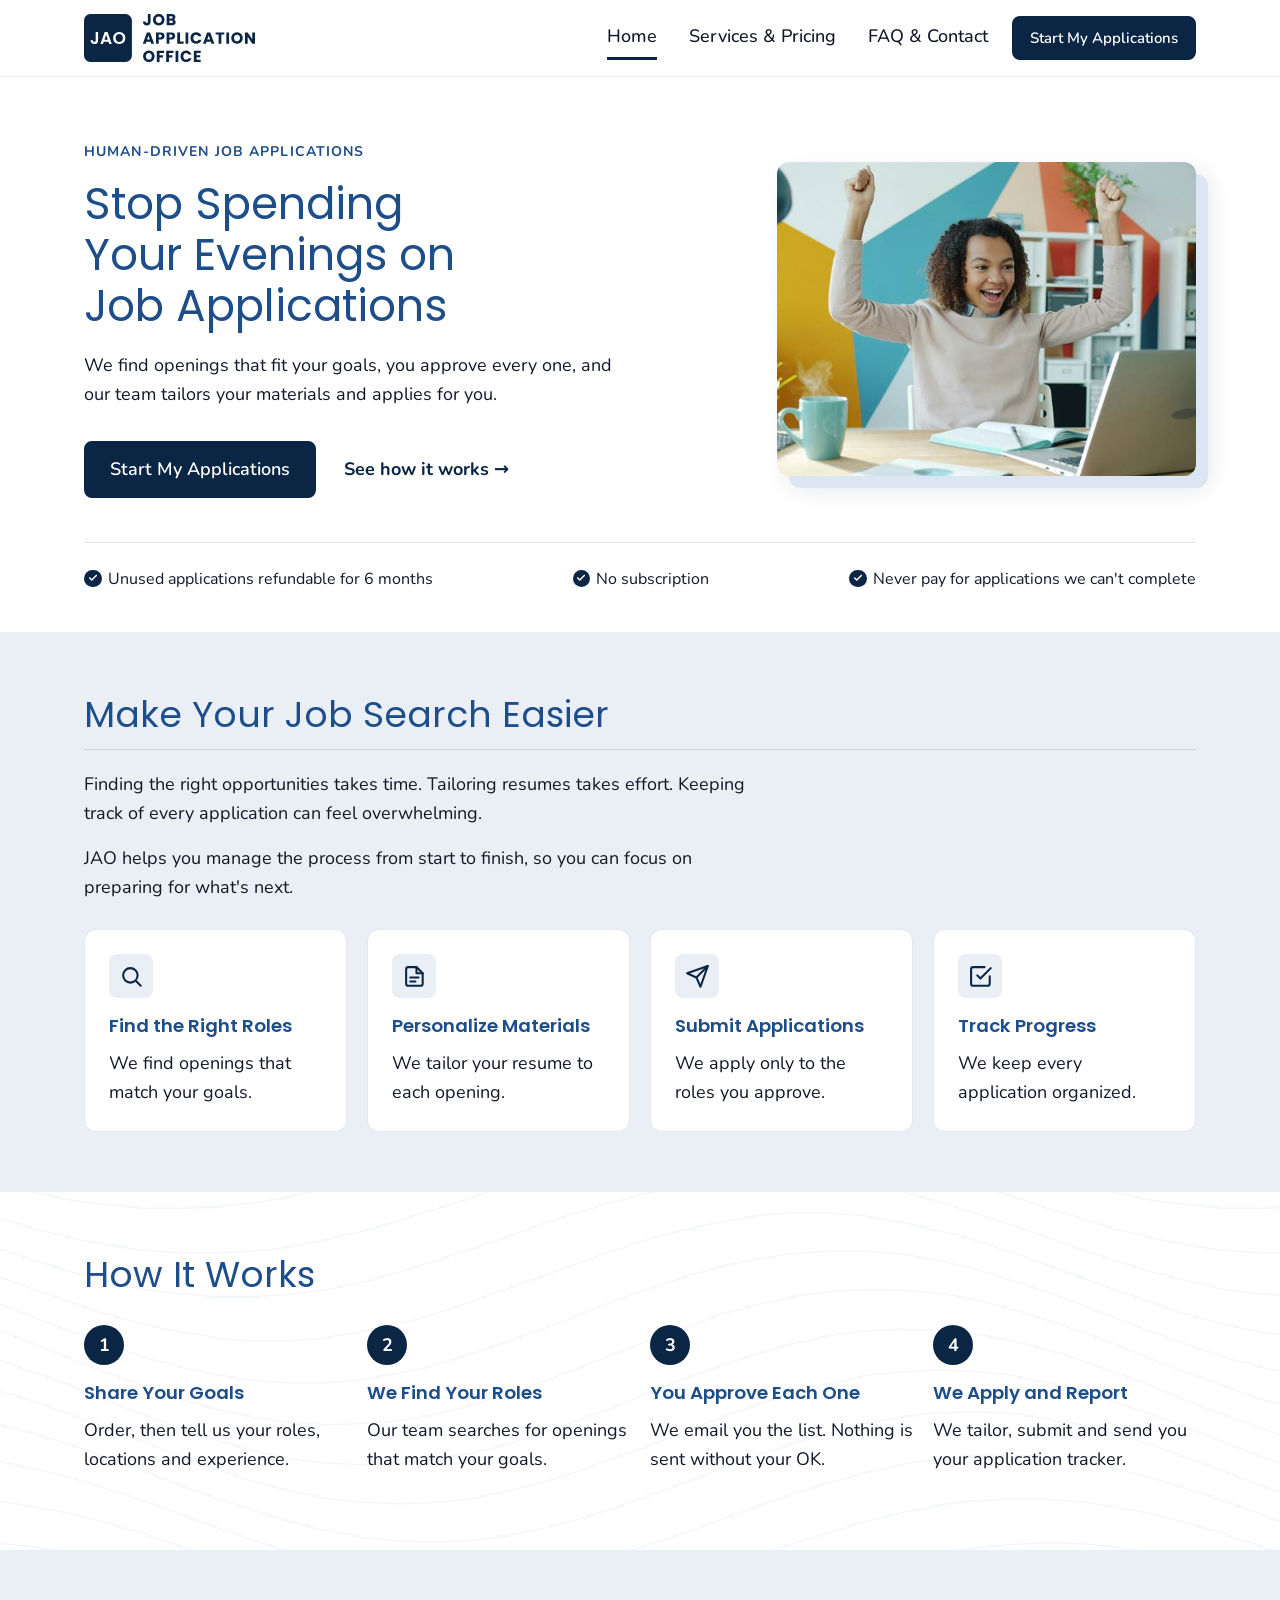
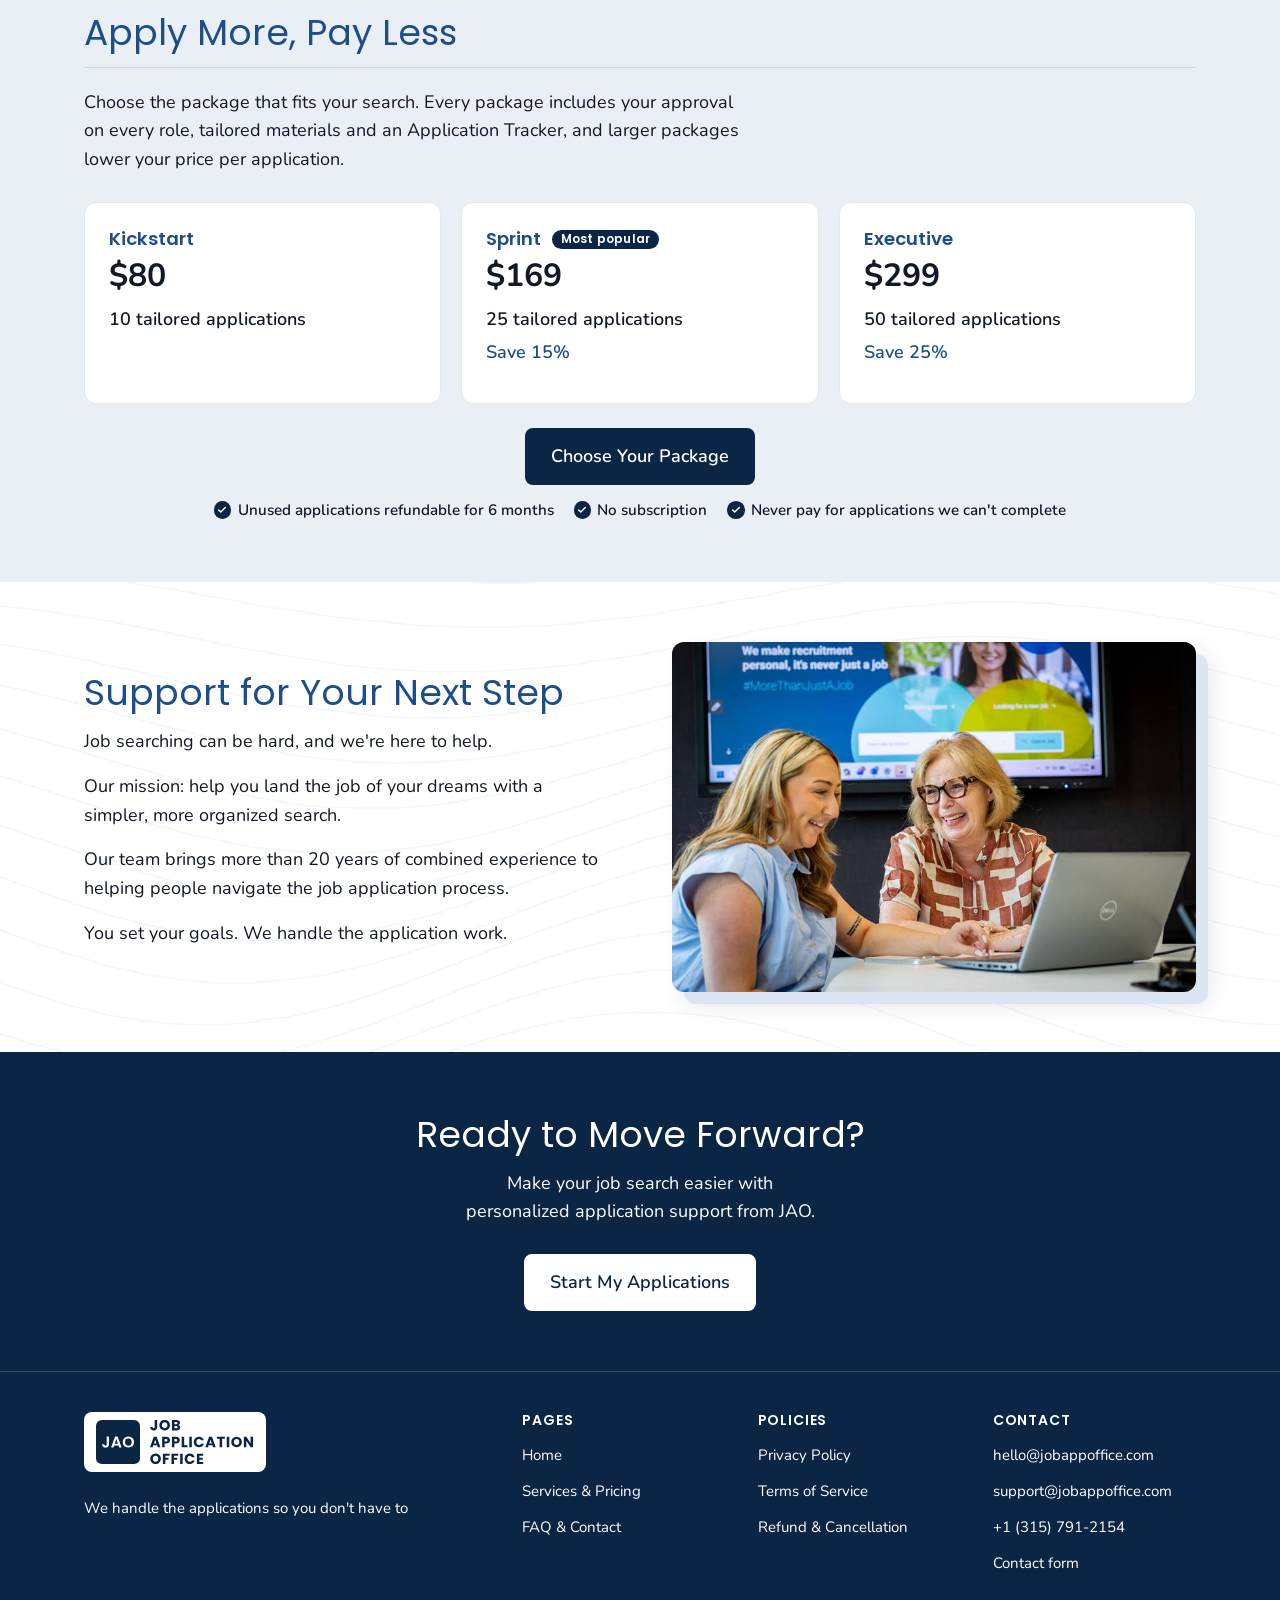
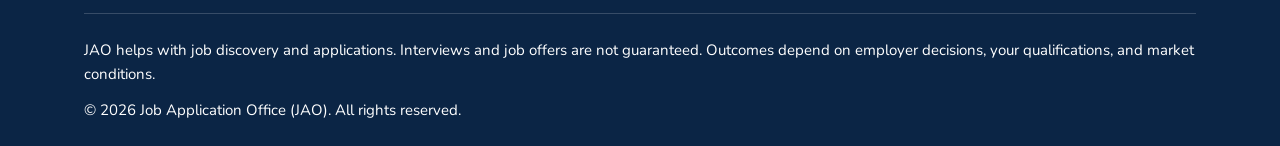
==== commit ff95b713: "Kickstart $80 so savings are exact: Sprint Save 15%, Executive Save 25% Co-Authored-By: Claude Opus " ====
--- a/index.html
+++ b/index.html
@@ -169,7 +169,7 @@
         <ul class="grid grid--3 price-grid price-grid--preview">
           <li class="price-card">
             <h3>Kickstart</h3>
-            <p class="price">$79</p>
+            <p class="price">$80</p>
             <p class="price-range">10 tailored applications</p>
             <p class="price-each"></p><!-- left empty on purpose: keeps the rows lined up with the other cards -->
           </li>
@@ -177,13 +177,13 @@
             <h3>Sprint <span class="badge">Most popular</span></h3>
             <p class="price">$169</p>
             <p class="price-range">25 tailored applications</p>
-            <p class="price-each">Save 14%</p>
+            <p class="price-each">Save 15%</p>
           </li>
           <li class="price-card">
             <h3>Executive</h3>
             <p class="price">$299</p>
             <p class="price-range">50 tailored applications</p>
-            <p class="price-each">Save 24%</p>
+            <p class="price-each">Save 25%</p>
           </li>
         </ul>
         <div class="cta-center">
--- a/css/styles.css
+++ b/css/styles.css
@@ -664,7 +664,7 @@
   text-wrap: balance;   /* "For orders of / 1–10 applications" instead of a lone word */
 }
 
-/* "Save 14%" line on the package cards */
+/* "Save 15%" line on the package cards */
 .price-each {
   margin-bottom: 0.75rem;
   color: var(--heading);
